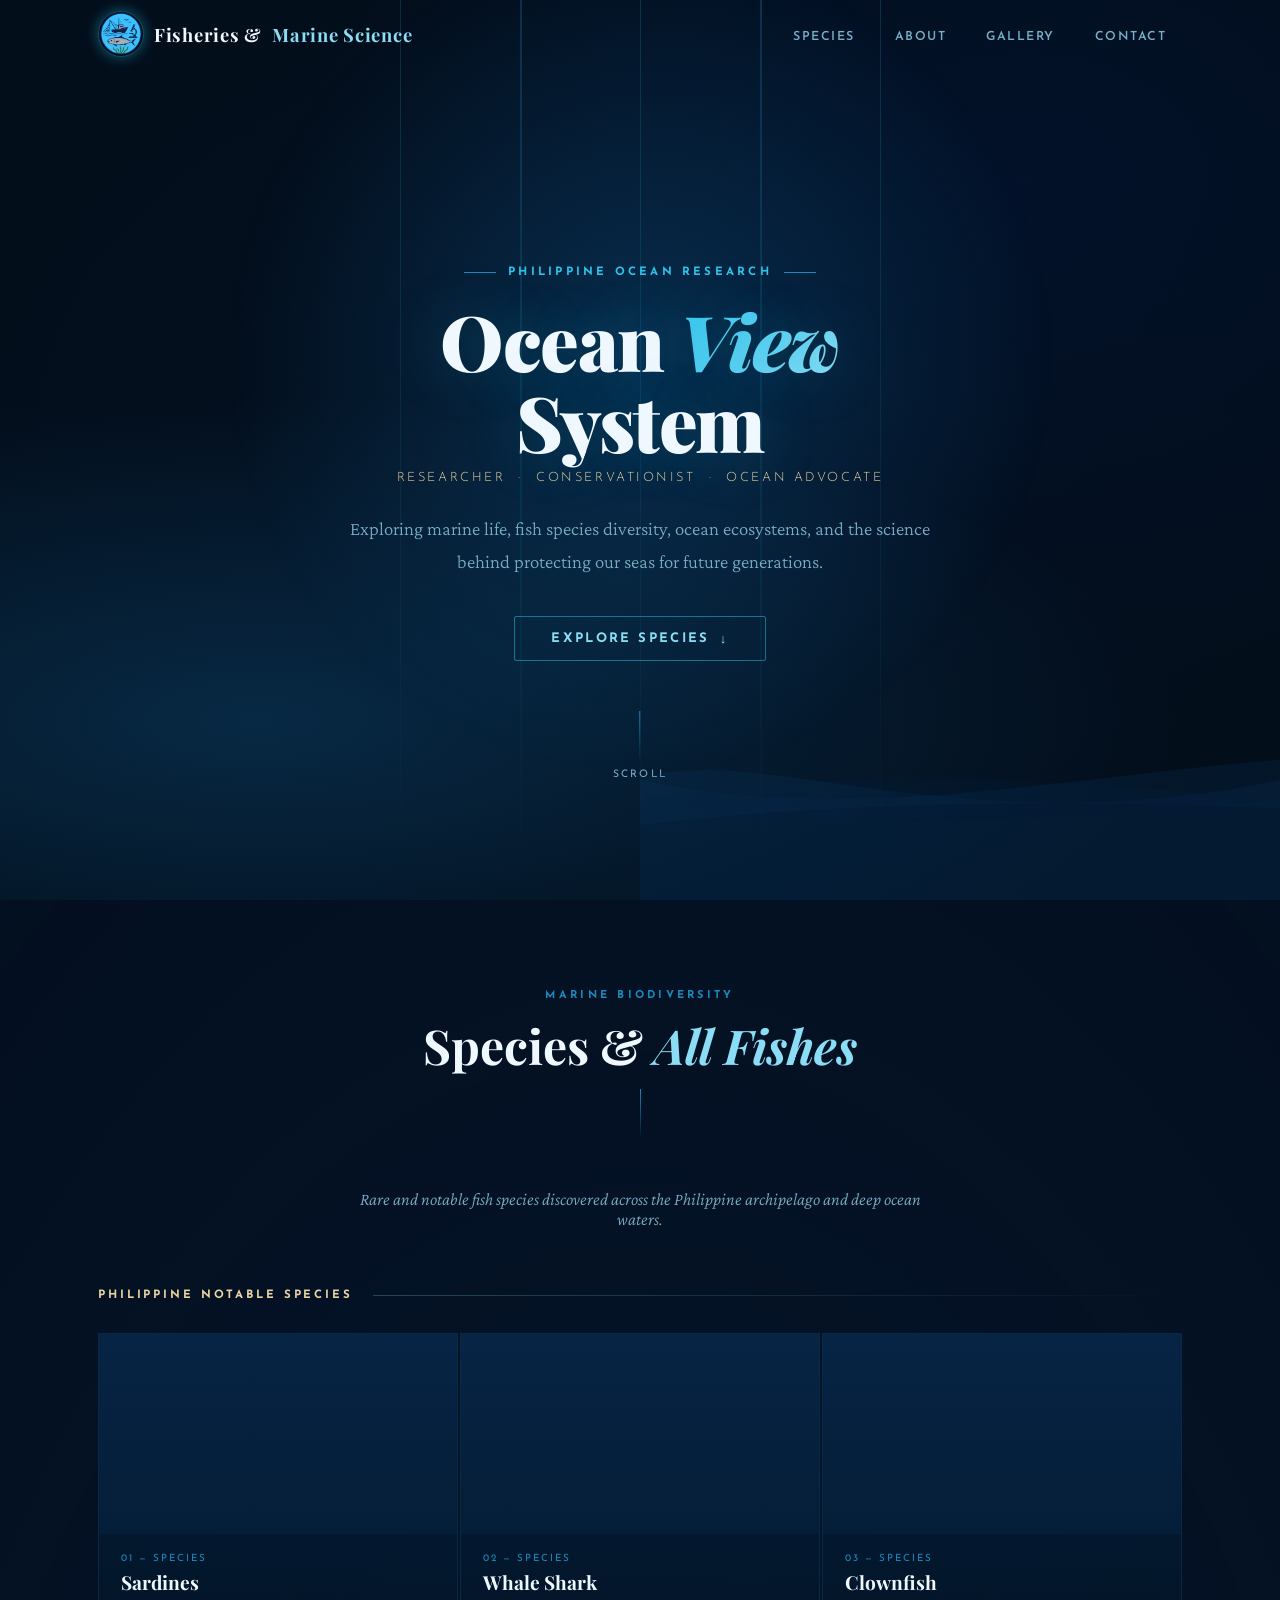
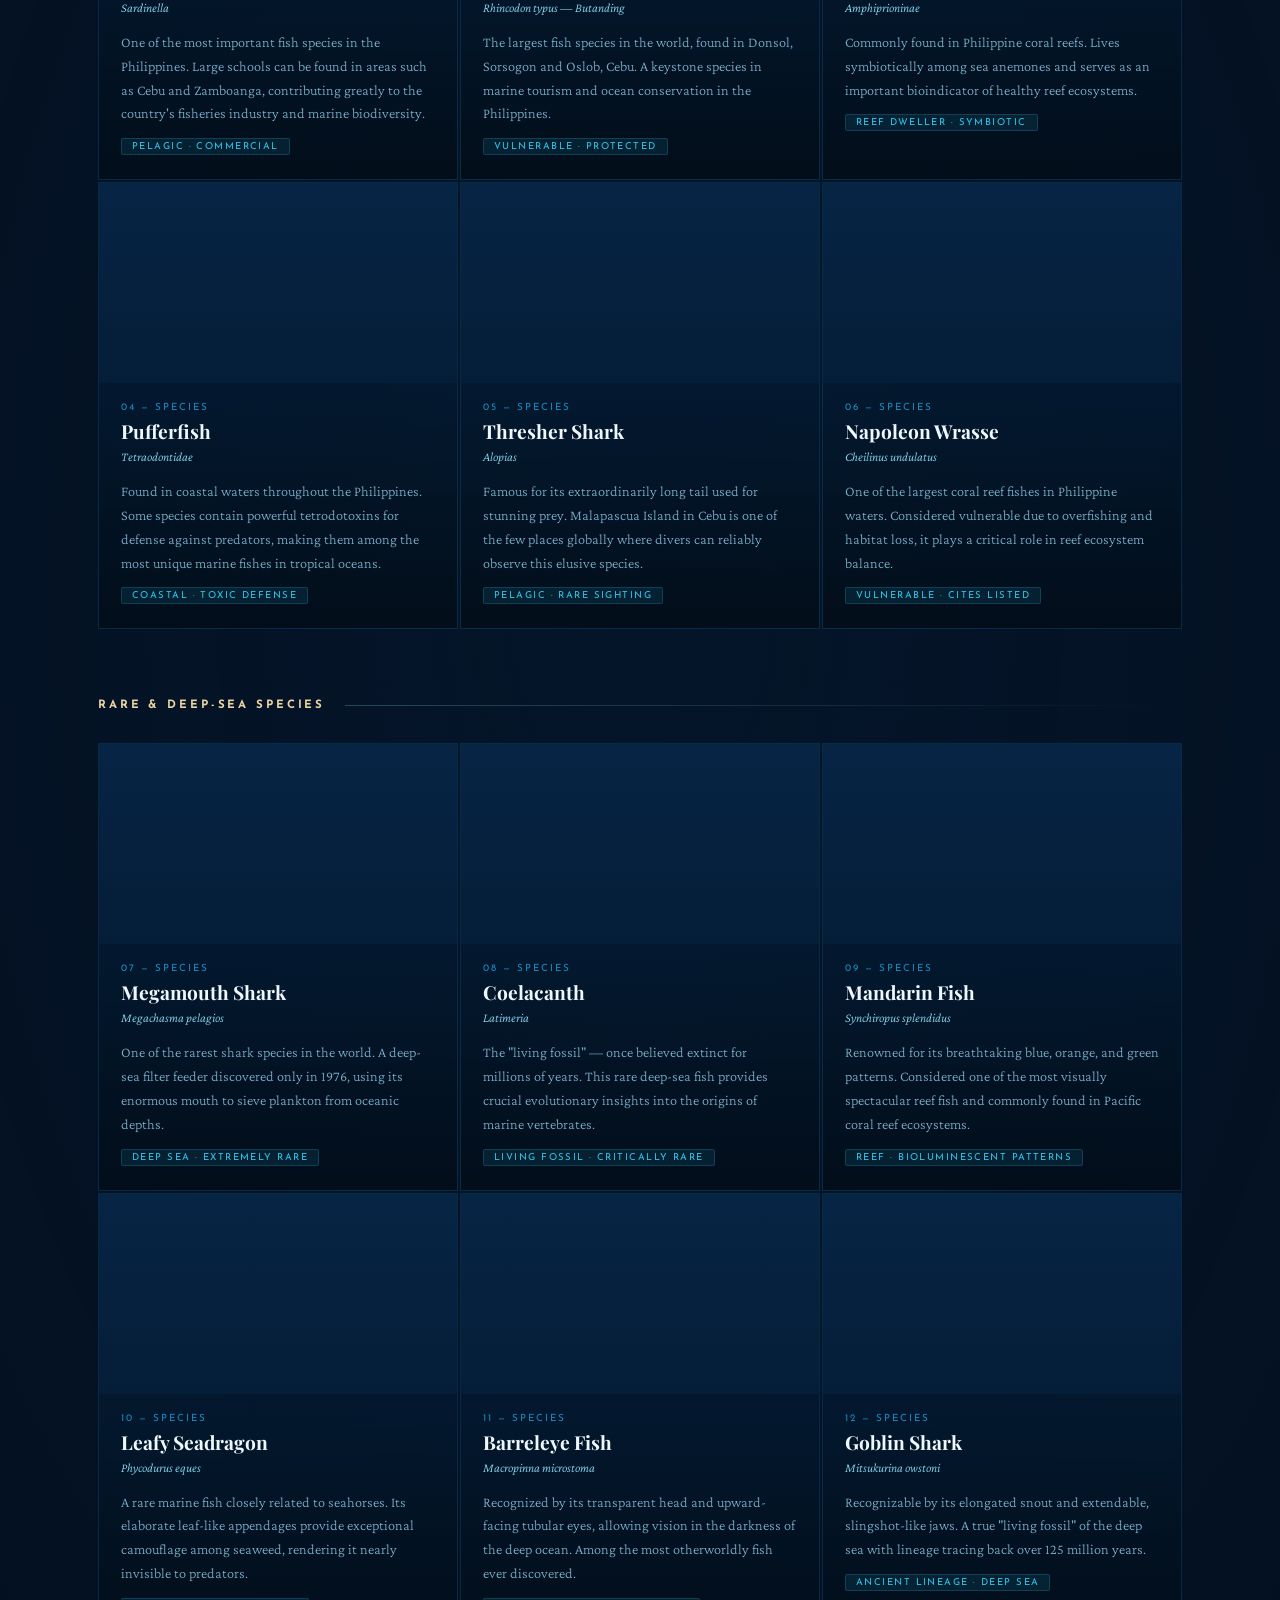
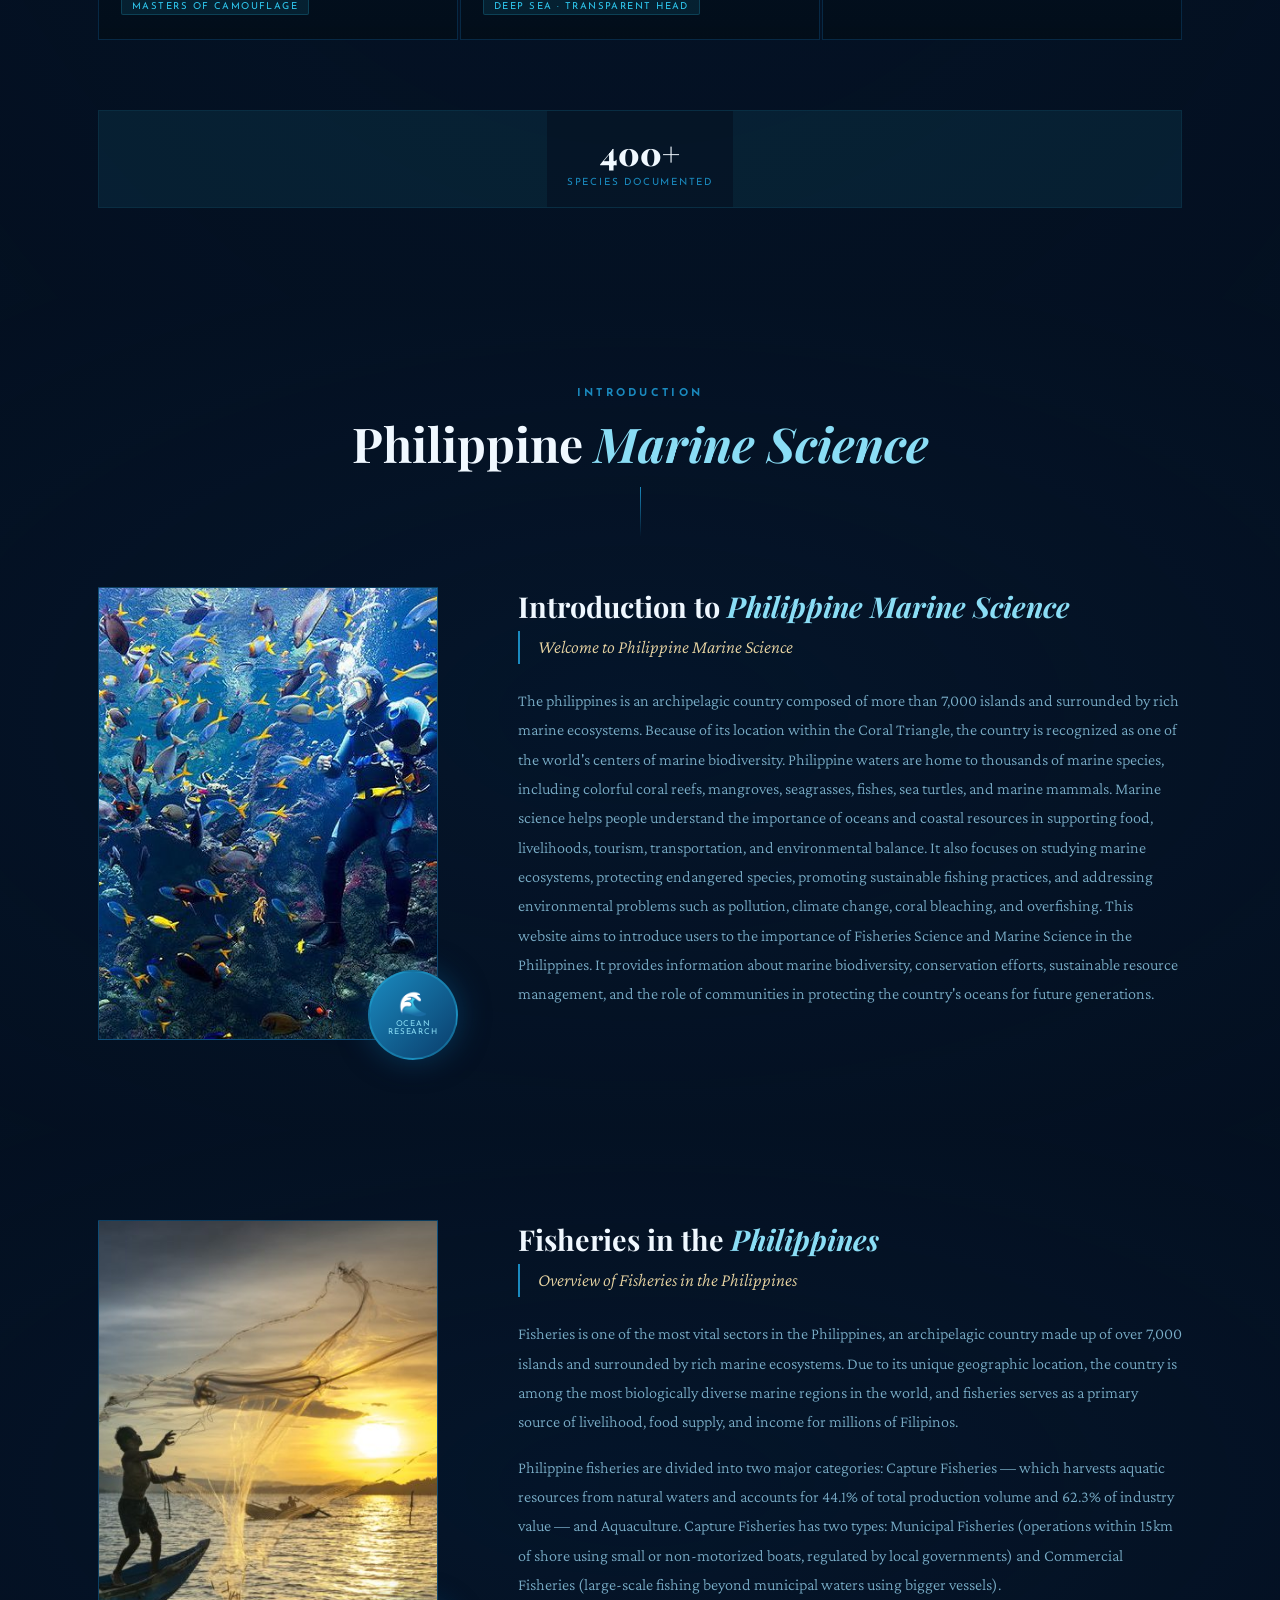
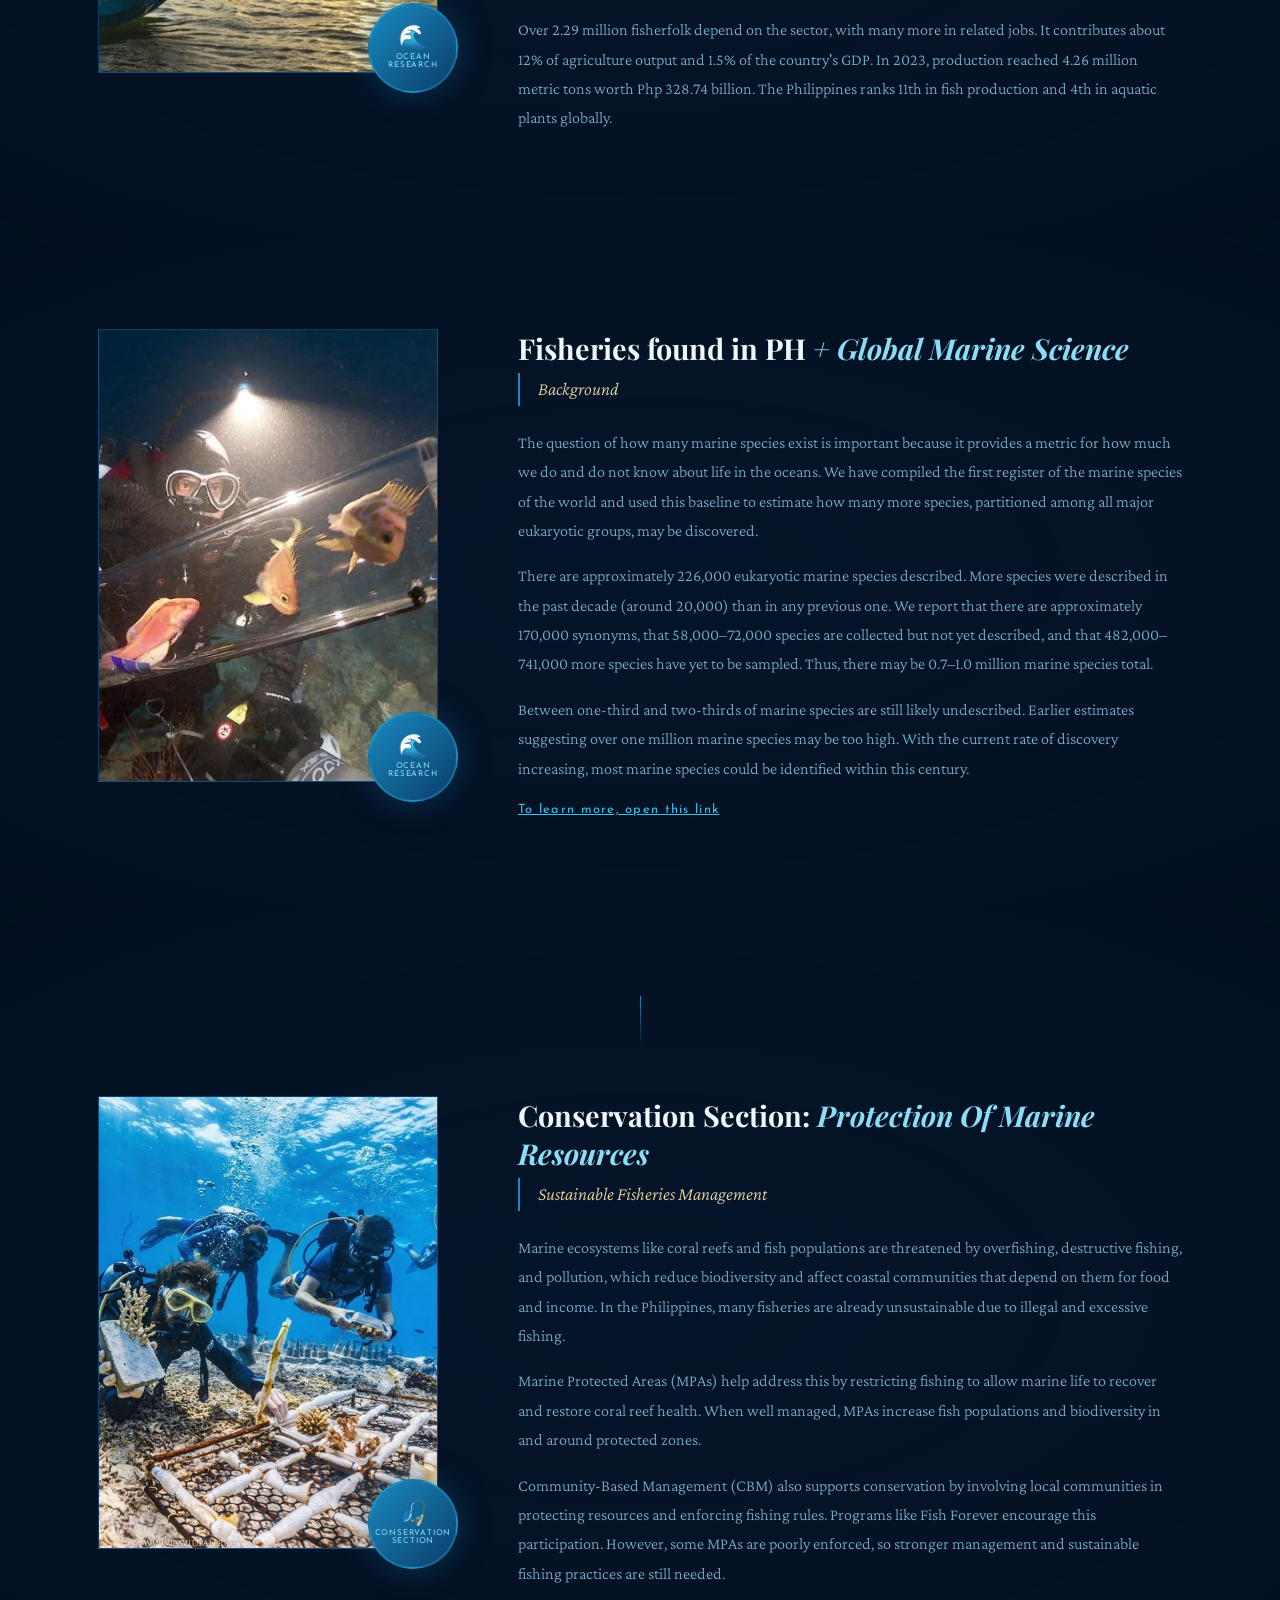
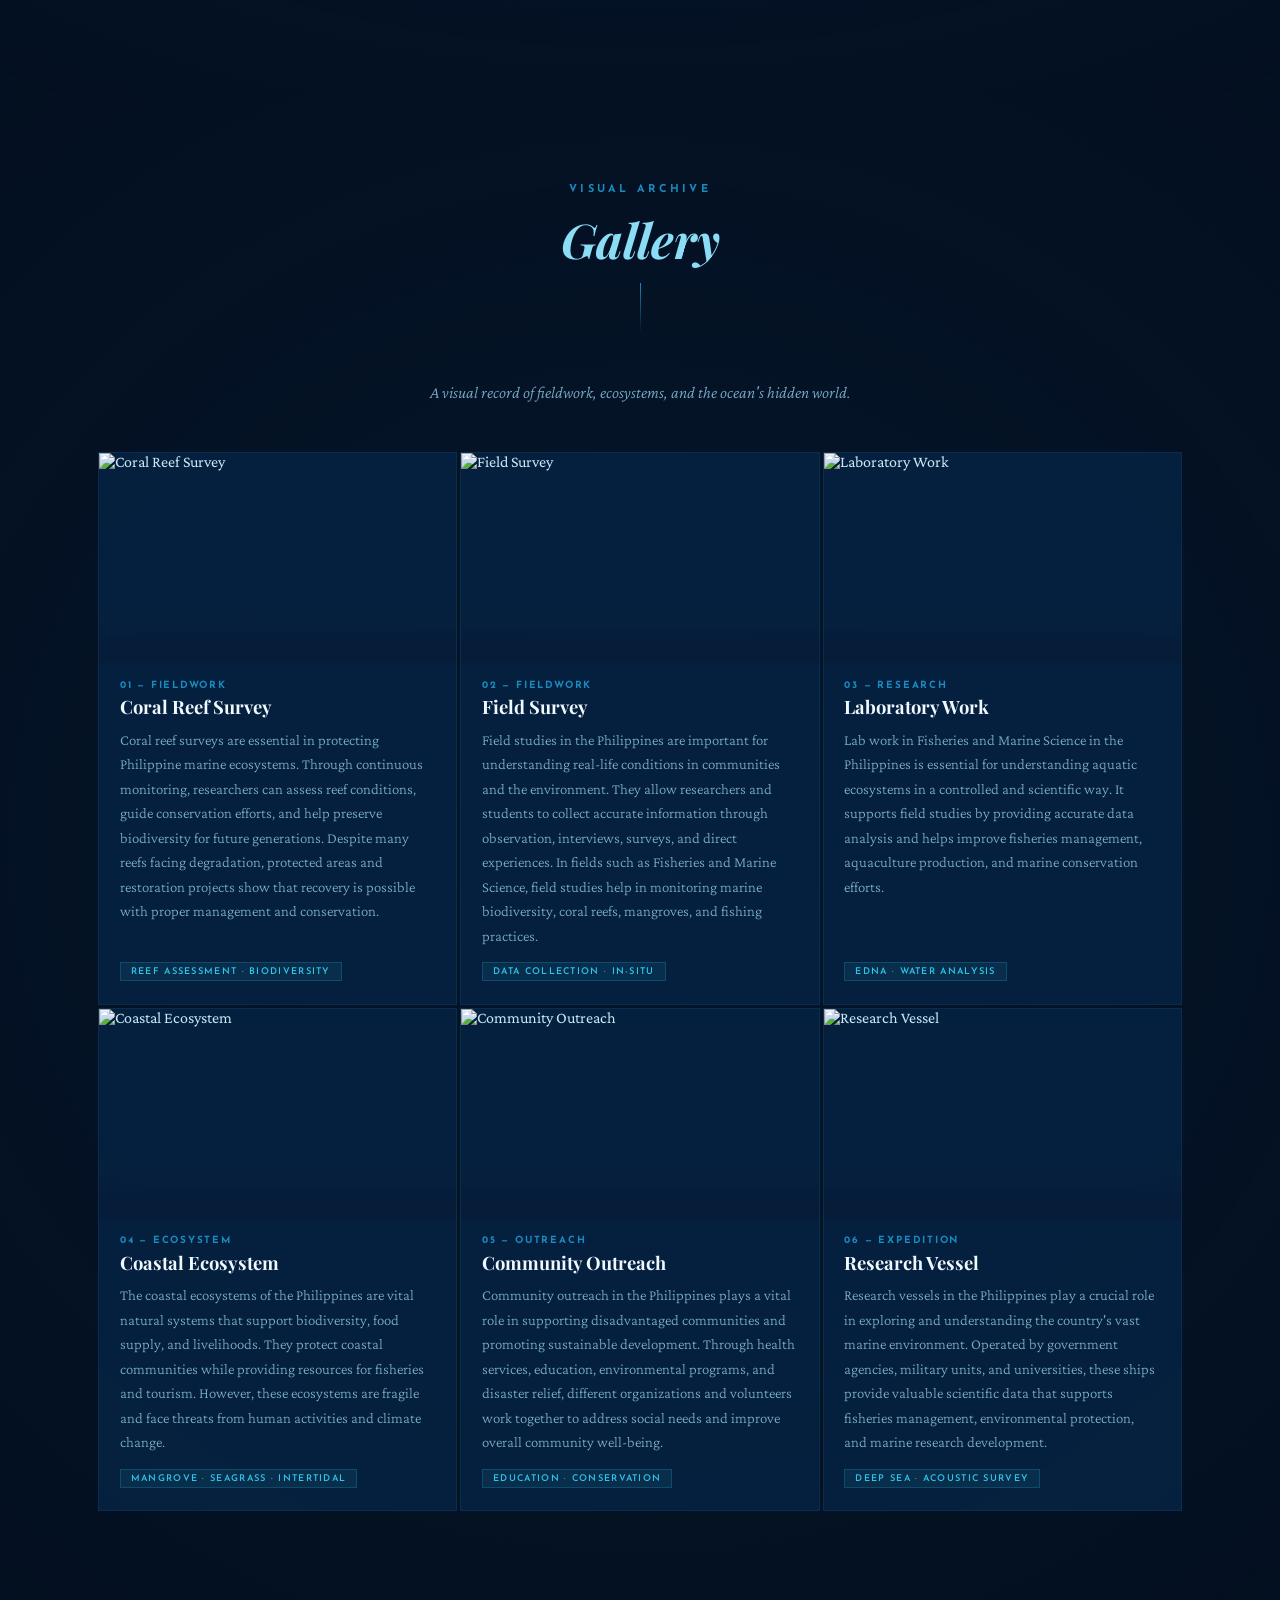
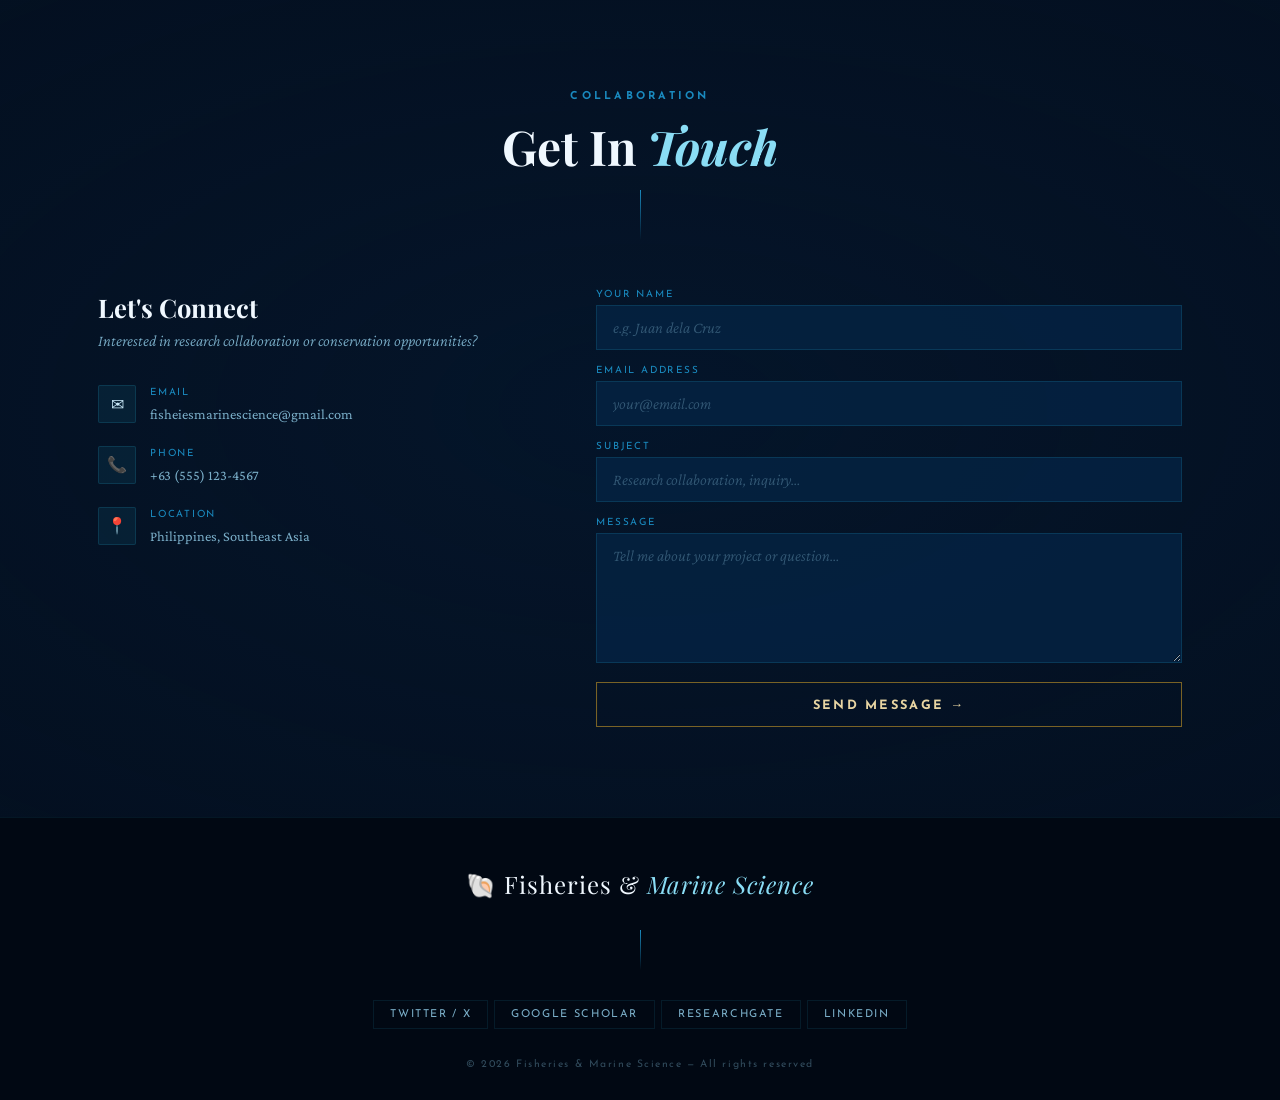
==== index.html @ eedc02a3 "Rename fms-updated (6).html to index.html" ====
<!DOCTYPE html>
<html lang="en">
<head>
  <meta charset="UTF-8">
  <meta name="viewport" content="width=device-width, initial-scale=1.0">
  <title>FMS - Fisheries &amp; Marine Science</title>
  <script src="https://cdn.jsdelivr.net/npm/@emailjs/browser@3/dist/email.min.js"></script>
  <link rel="icon" type="image/png" href="logo.ico">
  <link rel="preconnect" href="https://fonts.googleapis.com">
  <link href="https://fonts.googleapis.com/css2?family=Playfair+Display:ital,wght@0,400;0,700;0,900;1,400&family=Josefin+Sans:wght@300;400;600;700&family=Crimson+Pro:ital,wght@0,300;0,400;1,300&display=swap" rel="stylesheet">
  <link rel="stylesheet" href="baseS.css.css">
</head>
<body>

<!-- BUBBLES -->
<div class="bubbles" id="bubbles"></div>

<!-- ===== NAV ===== -->
<nav id="mainNav">
  <div class="container">
    <a href="#" class="logo">
      <div class="logo-icon"><img src="logo.png" alt="FMS Logo"></div>
      Fisheries &amp; <span>Marine Science</span>
    </a>
    <div class="menu-toggle" id="menuToggle">
      <span></span><span></span><span></span>
    </div>
    <ul class="nav-links" id="navLinks">
      <li><a href="#all-fishes">Species</a></li>
      <li><a href="#about">About</a></li>
      <li><a href="#gallery">Gallery</a></li>
      <li><a href="#contact">Contact</a></li>
    </ul>
  </div>
</nav>

<!-- ===== HERO ===== -->
<section class="hero" id="hero">
  <div class="rays">
    <div class="ray" style="left:20%;width:1px;animation-duration:7s;animation-delay:0s;"></div>
    <div class="ray" style="left:35%;width:2px;animation-duration:9s;animation-delay:1.5s;"></div>
    <div class="ray" style="left:50%;width:1px;animation-duration:6s;animation-delay:0.5s;"></div>
    <div class="ray" style="left:65%;width:2px;animation-duration:11s;animation-delay:2s;"></div>
    <div class="ray" style="left:80%;width:1px;animation-duration:8s;animation-delay:1s;"></div>
  </div>
  <div class="hero-content">
    <div class="hero-eyebrow">Philippine Ocean Research</div>
    <h1>Ocean <em>View</em><br>System</h1>
    <p class="hero-sub">Researcher &nbsp;·&nbsp; Conservationist &nbsp;·&nbsp; Ocean Advocate</p>
    <p class="tagline">
      Exploring marine life, fish species diversity, ocean ecosystems,
      and the science behind protecting our seas for future generations.
    </p>
    <a href="#all-fishes" class="hero-cta">
      <span>Explore Species</span>
      <span>↓</span>
    </a>
  </div>
  <div class="hero-scroll">
    <span></span>
    Scroll
  </div>
  <div class="hero-waves">
    <svg viewBox="0 0 1440 160" xmlns="http://www.w3.org/2000/svg" class="wave1" preserveAspectRatio="none">
      <path d="M0,64 C180,120 360,0 540,64 C720,128 900,10 1080,64 C1260,118 1380,30 1440,64 L1440,160 L0,160 Z" fill="rgba(10,61,107,0.4)"/>
      <path d="M1440,64 C1260,120 1080,0 900,64 C720,128 540,10 360,64 C180,118 60,30 0,64 L0,160 L1440,160 Z" fill="rgba(10,61,107,0.4)"/>
    </svg>
    <svg viewBox="0 0 1440 160" xmlns="http://www.w3.org/2000/svg" class="wave2" preserveAspectRatio="none">
      <path d="M0,80 C240,140 480,20 720,80 C960,140 1200,20 1440,80 L1440,160 L0,160 Z" fill="rgba(6,36,68,0.6)"/>
      <path d="M1440,80 C1200,140 960,20 720,80 C480,140 240,20 0,80 L0,160 L1440,160 Z" fill="rgba(6,36,68,0.6)"/>
    </svg>
    <svg viewBox="0 0 1440 160" xmlns="http://www.w3.org/2000/svg" class="wave3" preserveAspectRatio="none">
      <path d="M0,100 C360,40 720,160 1080,100 C1260,70 1380,120 1440,100 L1440,160 L0,160 Z" fill="rgba(4,15,31,0.9)"/>
      <path d="M1440,100 C1080,40 720,160 360,100 C180,70 60,120 0,100 L0,160 L1440,160 Z" fill="rgba(4,15,31,0.9)"/>
    </svg>
  </div>
</section>

<!-- ===== SPECIES ===== -->
<section id="all-fishes">
  <div class="container">
    <p class="section-tag">Marine Biodiversity</p>
    <h2 class="section-title">Species &amp; <em>All Fishes</em></h2>
    <div class="section-rule"></div>
    <p class="fish-intro">Rare and notable fish species discovered across the Philippine archipelago and deep ocean waters.</p>

    <div class="fish-group fade-up">
      <div class="group-header">
        <h3>Philippine Notable Species</h3>
        <div class="group-line"></div>
      </div>
      <div class="fish-grid">
        <div class="fish-card">
          <div class="fish-card-img" style="background-image: url('https://upload.wikimedia.org/wikipedia/commons/2/26/School_of_sardines_at_the_Monterey_Bay_Aquarium_%2812056%29.jpg');"></div>
          <div class="fish-card-body">
            <div class="fish-card-num">01 — SPECIES</div>
            <h4>Sardines</h4>
            <p class="latin">Sardinella</p>
            <p>One of the most important fish species in the Philippines. Large schools can be found in areas such as Cebu and Zamboanga, contributing greatly to the country's fisheries industry and marine biodiversity.</p>
            <span class="fish-card-tag">Pelagic · Commercial</span>
          </div>
        </div>
        <div class="fish-card">
          <div class="fish-card-img" style="background-image: url('https://upload.wikimedia.org/wikipedia/commons/c/c7/Whale_Shark_AdF.jpg');"></div>
          <div class="fish-card-body">
            <div class="fish-card-num">02 — SPECIES</div>
            <h4>Whale Shark</h4>
            <p class="latin">Rhincodon typus — Butanding</p>
            <p>The largest fish species in the world, found in Donsol, Sorsogon and Oslob, Cebu. A keystone species in marine tourism and ocean conservation in the Philippines.</p>
            <span class="fish-card-tag">Vulnerable · Protected</span>
          </div>
        </div>
        <div class="fish-card">
          <div class="fish-card-img" style="background-image: url('https://upload.wikimedia.org/wikipedia/commons/a/ad/Amphiprion_ocellaris_%28Clown_anemonefish%29_by_Nick_Hobgood.jpg');"></div>
          <div class="fish-card-body">
            <div class="fish-card-num">03 — SPECIES</div>
            <h4>Clownfish</h4>
            <p class="latin">Amphiprioninae</p>
            <p>Commonly found in Philippine coral reefs. Lives symbiotically among sea anemones and serves as an important bioindicator of healthy reef ecosystems.</p>
            <span class="fish-card-tag">Reef Dweller · Symbiotic</span>
          </div>
        </div>
        <div class="fish-card">
          <div class="fish-card-img" style="background-image: url('https://upload.wikimedia.org/wikipedia/commons/d/de/Finepatterned_Pufferfish_%28Takifugu_poecilonotus%29_-_GRB.jpg');"></div>
          <div class="fish-card-body">
            <div class="fish-card-num">04 — SPECIES</div>
            <h4>Pufferfish</h4>
            <p class="latin">Tetraodontidae</p>
            <p>Found in coastal waters throughout the Philippines. Some species contain powerful tetrodotoxins for defense against predators, making them among the most unique marine fishes in tropical oceans.</p>
            <span class="fish-card-tag">Coastal · Toxic Defense</span>
          </div>
        </div>
        <div class="fish-card">
          <div class="fish-card-img" style="background-image: url('https://upload.wikimedia.org/wikipedia/commons/1/18/Thresher_shark.jpg');"></div>
          <div class="fish-card-body">
            <div class="fish-card-num">05 — SPECIES</div>
            <h4>Thresher Shark</h4>
            <p class="latin">Alopias</p>
            <p>Famous for its extraordinarily long tail used for stunning prey. Malapascua Island in Cebu is one of the few places globally where divers can reliably observe this elusive species.</p>
            <span class="fish-card-tag">Pelagic · Rare Sighting</span>
          </div>
        </div>
        <div class="fish-card">
          <div class="fish-card-img" style="background-image: url('https://upload.wikimedia.org/wikipedia/commons/4/49/Humphead_wrasse_melb_aquarium.jpg');"></div>
          <div class="fish-card-body">
            <div class="fish-card-num">06 — SPECIES</div>
            <h4>Napoleon Wrasse</h4>
            <p class="latin">Cheilinus undulatus</p>
            <p>One of the largest coral reef fishes in Philippine waters. Considered vulnerable due to overfishing and habitat loss, it plays a critical role in reef ecosystem balance.</p>
            <span class="fish-card-tag">Vulnerable · CITES Listed</span>
          </div>
        </div>
      </div>
    </div>

    <div class="fish-group fade-up">
      <div class="group-header">
        <h3>Rare &amp; Deep-Sea Species</h3>
        <div class="group-line"></div>
      </div>
      <div class="fish-grid">
        <div class="fish-card">
          <div class="fish-card-img" style="background-image: url('https://upload.wikimedia.org/wikipedia/commons/1/14/Megamouth_shark_Megachasma_pelagios.jpg');"></div>
          <div class="fish-card-body">
            <div class="fish-card-num">07 — SPECIES</div>
            <h4>Megamouth Shark</h4>
            <p class="latin">Megachasma pelagios</p>
            <p>One of the rarest shark species in the world. A deep-sea filter feeder discovered only in 1976, using its enormous mouth to sieve plankton from oceanic depths.</p>
            <span class="fish-card-tag">Deep Sea · Extremely Rare</span>
          </div>
        </div>
        <div class="fish-card">
          <div class="fish-card-img" style="background-image: url('https://upload.wikimedia.org/wikipedia/commons/f/ff/Latimeria_menadoensis.jpg');"></div>
          <div class="fish-card-body">
            <div class="fish-card-num">08 — SPECIES</div>
            <h4>Coelacanth</h4>
            <p class="latin">Latimeria</p>
            <p>The "living fossil" — once believed extinct for millions of years. This rare deep-sea fish provides crucial evolutionary insights into the origins of marine vertebrates.</p>
            <span class="fish-card-tag">Living Fossil · Critically Rare</span>
          </div>
        </div>
        <div class="fish-card">
          <div class="fish-card-img" style="background-image: url('https://upload.wikimedia.org/wikipedia/commons/0/0e/Male_Mandarin_Dragonet_%28Pterosynchiropus_splendidus%29.jpg');"></div>
          <div class="fish-card-body">
            <div class="fish-card-num">09 — SPECIES</div>
            <h4>Mandarin Fish</h4>
            <p class="latin">Synchiropus splendidus</p>
            <p>Renowned for its breathtaking blue, orange, and green patterns. Considered one of the most visually spectacular reef fish and commonly found in Pacific coral reef ecosystems.</p>
            <span class="fish-card-tag">Reef · Bioluminescent Patterns</span>
          </div>
        </div>
        <div class="fish-card">
          <div class="fish-card-img" style="background-image: url('https://upload.wikimedia.org/wikipedia/commons/7/7b/Leafy_seadragon.jpg');"></div>
          <div class="fish-card-body">
            <div class="fish-card-num">10 — SPECIES</div>
            <h4>Leafy Seadragon</h4>
            <p class="latin">Phycodurus eques</p>
            <p>A rare marine fish closely related to seahorses. Its elaborate leaf-like appendages provide exceptional camouflage among seaweed, rendering it nearly invisible to predators.</p>
            <span class="fish-card-tag">Masters of Camouflage</span>
          </div>
        </div>
        <div class="fish-card">
          <div class="fish-card-img" style="background-image: url('https://upload.wikimedia.org/wikipedia/commons/b/b5/Barreleye-fish_GoK.jpg');"></div>
          <div class="fish-card-body">
            <div class="fish-card-num">11 — SPECIES</div>
            <h4>Barreleye Fish</h4>
            <p class="latin">Macropinna microstoma</p>
            <p>Recognized by its transparent head and upward-facing tubular eyes, allowing vision in the darkness of the deep ocean. Among the most otherworldly fish ever discovered.</p>
            <span class="fish-card-tag">Deep Sea · Transparent Head</span>
          </div>
        </div>
        <div class="fish-card">
          <div class="fish-card-img" style="background-image: url('https://www.fws.gov/sites/default/files/banner_images/2022-12/goblin%2Bshark.jpg');"></div>
          <div class="fish-card-body">
            <div class="fish-card-num">12 — SPECIES</div>
            <h4>Goblin Shark</h4>
            <p class="latin">Mitsukurina owstoni</p>
            <p>Recognizable by its elongated snout and extendable, slingshot-like jaws. A true "living fossil" of the deep sea with lineage tracing back over 125 million years.</p>
            <span class="fish-card-tag">Ancient Lineage · Deep Sea</span>
          </div>
        </div>
      </div>
    </div>

    <!-- ===== STATS — inilipat dito mula sa about section ===== -->
<div class="about-stats fade-up" style="margin-top: 50px; display: flex; justify-content: center;">
  <div class="stat" style="border: none;">
    <div class="stat-num">
      <a href="https://www.fishi-pedia.com/fishes/native_regions/mer-des-philippines?fbclid=IwY2xjawSCKUdleHRuA2FlbQIxMABicmlkETFuZ2pFQ0xOVXUweHo0OEJIc3J0YwZhcHBfaWQQMjIyMDM5MTc4ODIwMDg5MgABHpcvwIihCHpbOLQuYhUWidownOeyvklqakDoCJkTO2quJLb8AixC_XsJWoBy_aem_-XkKSZQDQFl_pWx6UTZDTw&pg=2" target="_blank" style="color: inherit; text-decoration: none;">400+</a>
    </div>
    <div class="stat-label">Species Documented</div>
  </div>
</div>
</section>

<!-- ===== ABOUT — Section 1: Philippine Marine Science ===== -->
<section id="about">
  <div class="container">
    <p class="section-tag">Introduction</p>
    <h2 class="section-title">Philippine <em>Marine Science</em></h2>
    <div class="section-rule"></div>
    <div class="about-inner fade-up">
      <div class="about-visual">
        <div class="about-img-frame">
          <img src="PMS.jpg" alt="Philippine Marine Science">
          <div class="about-corner tl"></div>
          <div class="about-corner tr"></div>
          <div class="about-corner bl"></div>
          <div class="about-corner br"></div>
        </div>
        <div class="about-badge">
          <span class="badge-num">🌊</span>
          <span class="badge-label">Ocean Research</span>
        </div>
      </div>
      <div class="about-content">
        <h3>Introduction to <em>Philippine Marine Science</em></h3>
        <p class="lead">Welcome to Philippine Marine Science</p>
        <p>The philippines is an archipelagic country composed of more than 7,000 islands and surrounded by rich marine ecosystems. Because of its location within the Coral Triangle, the country is recognized as one of the world's centers of marine biodiversity. Philippine waters are home to thousands of marine species, including colorful coral reefs, mangroves, seagrasses, fishes, sea turtles, and marine mammals. Marine science helps people understand the importance of oceans and coastal resources in supporting food, livelihoods, tourism, transportation, and environmental balance. It also focuses on studying marine ecosystems, protecting endangered species, promoting sustainable fishing practices, and addressing environmental problems such as pollution, climate change, coral bleaching, and overfishing. This website aims to introduce users to the importance of Fisheries Science and Marine Science in the Philippines. It provides information about marine biodiversity, conservation efforts, sustainable resource management, and the role of communities in protecting the country's oceans for future generations.</p>
      </div>
    </div>
  </div>
</section>

<!-- ===== ABOUT — Section 2: Fisheries in the Philippines ===== -->
<section id="about">
  <div class="container">
    <div class="about-inner fade-up">
      <div class="about-visual">
        <div class="about-img-frame">
          <img src="FMS-PH.jpg" alt="Fisheries in the Philippines">
          <div class="about-corner tl"></div>
          <div class="about-corner tr"></div>
          <div class="about-corner bl"></div>
          <div class="about-corner br"></div>
        </div>
        <div class="about-badge">
          <span class="badge-num">🌊</span>
          <span class="badge-label">Ocean Research</span>
        </div>
      </div>
      <div class="about-content">
        <h3>Fisheries in the <em>Philippines</em></h3>
        <p class="lead">Overview of Fisheries in the Philippines</p>
        <p>Fisheries is one of the most vital sectors in the Philippines, an archipelagic country made up of over 7,000 islands and surrounded by rich marine ecosystems. Due to its unique geographic location, the country is among the most biologically diverse marine regions in the world, and fisheries serves as a primary source of livelihood, food supply, and income for millions of Filipinos.</p>
        <p>Philippine fisheries are divided into two major categories: Capture Fisheries — which harvests aquatic resources from natural waters and accounts for 44.1% of total production volume and 62.3% of industry value — and Aquaculture. Capture Fisheries has two types: Municipal Fisheries (operations within 15km of shore using small or non-motorized boats, regulated by local governments) and Commercial Fisheries (large-scale fishing beyond municipal waters using bigger vessels).</p>
        <p>Over 2.29 million fisherfolk depend on the sector, with many more in related jobs. It contributes about 12% of agriculture output and 1.5% of the country's GDP. In 2023, production reached 4.26 million metric tons worth Php 328.74 billion. The Philippines ranks 11th in fish production and 4th in aquatic plants globally.</p>
      </div>
    </div>
  </div>
</section>

<!-- ===== ABOUT — Section 3: Global Marine Science ===== -->
<section id="about">
  <div class="container">
    <div class="about-inner fade-up">
      <div class="about-visual">
        <div class="about-img-frame">
          <img src="GPMS.jpeg" alt="Global Marine Science">
          <div class="about-corner tl"></div>
          <div class="about-corner tr"></div>
          <div class="about-corner bl"></div>
          <div class="about-corner br"></div>
        </div>
        <div class="about-badge">
          <span class="badge-num">🌊</span>
          <span class="badge-label">Ocean Research</span>
        </div>
      </div>
      <div class="about-content">
        <h3>Fisheries found in PH <em>+ Global Marine Science</em></h3>
        <p class="lead">Background</p>
        <p>The question of how many marine species exist is important because it provides a metric for how much we do and do not know about life in the oceans. We have compiled the first register of the marine species of the world and used this baseline to estimate how many more species, partitioned among all major eukaryotic groups, may be discovered.</p>
        <p>There are approximately 226,000 eukaryotic marine species described. More species were described in the past decade (around 20,000) than in any previous one. We report that there are approximately 170,000 synonyms, that 58,000–72,000 species are collected but not yet described, and that 482,000–741,000 more species have yet to be sampled. Thus, there may be 0.7–1.0 million marine species total.</p>
        <p>Between one-third and two-thirds of marine species are still likely undescribed. Earlier estimates suggesting over one million marine species may be too high. With the current rate of discovery increasing, most marine species could be identified within this century.</p>
        <a href="https://www.scuba.com/blog/common-marine-life-philippines/?srsltid=AfmBOopg9ldkDK6r5o-sX5FRhbkPOocgEcXfHw-9GMfKOlwz4pa4KPEw" target="_blank">To learn more, open this link</a>
      </div>
    </div>
  </div>
</section>

<!-- ===== FISHERIES — Conservation Section ===== -->
<section id="fisheries">
  <div class="container">
    <div class="section-rule"></div>
    <div class="about-inner fade-up">
      <div class="about-visual">
        <div class="about-img-frame">
          <img src="PROTECTION PMS.jpg" alt="Fisheries Overview">
          <div class="about-corner tl"></div>
          <div class="about-corner tr"></div>
          <div class="about-corner bl"></div>
          <div class="about-corner br"></div>
        </div>
        <div class="about-badge">
          <span class="badge-num">&#127907;</span>
          <span class="badge-label">Conservation Section</span>
        </div>
      </div>
      <div class="about-content">
        <h3>Conservation Section: <em>Protection Of Marine Resources</em></h3>
        <p class="lead">Sustainable Fisheries Management</p>
        <p>Marine ecosystems like coral reefs and fish populations are threatened by overfishing, destructive fishing, and pollution, which reduce biodiversity and affect coastal communities that depend on them for food and income. In the Philippines, many fisheries are already unsustainable due to illegal and excessive fishing.</p>
        <p>Marine Protected Areas (MPAs) help address this by restricting fishing to allow marine life to recover and restore coral reef health. When well managed, MPAs increase fish populations and biodiversity in and around protected zones.</p>
        <p>Community-Based Management (CBM) also supports conservation by involving local communities in protecting resources and enforcing fishing rules. Programs like Fish Forever encourage this participation. However, some MPAs are poorly enforced, so stronger management and sustainable fishing practices are still needed.</p>
      </div>
    </div>
  </div>
</section>

<!-- ===== GALLERY ===== -->
<section id="gallery">
  <div class="container">
    <p class="section-tag">Visual Archive</p>
    <h2 class="section-title"><em>Gallery</em></h2>
    <div class="section-rule"></div>
    <p class="gallery-intro">A visual record of fieldwork, ecosystems, and the ocean's hidden world.</p>

    <div class="gallery-grid fade-up">

      <!-- 01 Coral Reef Survey -->
      <div class="gallery-item">
        <div class="gallery-photo-wrap">
          <img class="gallery-item-photo" src="Gallery/coral-reef-survey.jpg" alt="Coral Reef Survey" height="300">
        </div>
        <div class="gallery-item-body">
          <div class="gallery-item-num">01 — FIELDWORK</div>
          <h3 class="gallery-item-title">Coral Reef Survey</h3>
          <p class="gallery-item-desc">Coral reef surveys are essential in protecting Philippine marine ecosystems. Through continuous monitoring, researchers can assess reef conditions, guide conservation efforts, and help preserve biodiversity for future generations. Despite many reefs facing degradation, protected areas and restoration projects show that recovery is possible with proper management and conservation.</p>
          <span class="gallery-item-tags">Reef Assessment · Biodiversity</span>
        </div>
      </div>

      <!-- 02 Field Survey -->
      <div class="gallery-item">
        <div class="gallery-photo-wrap">
          <img class="gallery-item-photo" src="Gallery/field survey.jpg" alt="Field Survey" height="300">
        </div>
        <div class="gallery-item-body">
          <div class="gallery-item-num">02 — FIELDWORK</div>
          <h3 class="gallery-item-title">Field Survey</h3>
          <p class="gallery-item-desc">Field studies in the Philippines are important for understanding real-life conditions in communities and the environment. They allow researchers and students to collect accurate information through observation, interviews, surveys, and direct experiences. In fields such as Fisheries and Marine Science, field studies help in monitoring marine biodiversity, coral reefs, mangroves, and fishing practices.</p>
          <span class="gallery-item-tags">Data Collection · In-Situ</span>
        </div>
      </div>

      <!-- 03 Laboratory Work -->
      <div class="gallery-item">
        <div class="gallery-photo-wrap">
          <img class="gallery-item-photo" src="Gallery/lab work.jpg" alt="Laboratory Work" height="300">
        </div>
        <div class="gallery-item-body">
          <div class="gallery-item-num">03 — RESEARCH</div>
          <h3 class="gallery-item-title">Laboratory Work</h3>
          <p class="gallery-item-desc">Lab work in Fisheries and Marine Science in the Philippines is essential for understanding aquatic ecosystems in a controlled and scientific way. It supports field studies by providing accurate data analysis and helps improve fisheries management, aquaculture production, and marine conservation efforts.</p>
          <span class="gallery-item-tags">eDNA · Water Analysis</span>
        </div>
      </div>

      <!-- 04 Coastal Ecosystem -->
      <div class="gallery-item">
        <div class="gallery-photo-wrap">
          <img class="gallery-item-photo" src="Gallery/coastal ecosystem.jpg" alt="Coastal Ecosystem" height="300">
        </div>
        <div class="gallery-item-body">
          <div class="gallery-item-num">04 — ECOSYSTEM</div>
          <h3 class="gallery-item-title">Coastal Ecosystem</h3>
          <p class="gallery-item-desc">The coastal ecosystems of the Philippines are vital natural systems that support biodiversity, food supply, and livelihoods. They protect coastal communities while providing resources for fisheries and tourism. However, these ecosystems are fragile and face threats from human activities and climate change.</p>
          <span class="gallery-item-tags">Mangrove · Seagrass · Intertidal</span>
        </div>
      </div>

      <!-- 05 Community Outreach -->
      <div class="gallery-item">
        <div class="gallery-photo-wrap">
          <img class="gallery-item-photo" src="Gallery/community.jpg" alt="Community Outreach" height="300">
        </div>
        <div class="gallery-item-body">
          <div class="gallery-item-num">05 — OUTREACH</div>
          <h3 class="gallery-item-title">Community Outreach</h3>
          <p class="gallery-item-desc">Community outreach in the Philippines plays a vital role in supporting disadvantaged communities and promoting sustainable development. Through health services, education, environmental programs, and disaster relief, different organizations and volunteers work together to address social needs and improve overall community well-being.</p>
          <span class="gallery-item-tags">Education · Conservation</span>
        </div>
      </div>

      <!-- 06 Research Vessel -->
      <div class="gallery-item">
        <div class="gallery-photo-wrap">
          <img class="gallery-item-photo" src="Gallery/research vessel.jpg" alt="Research Vessel" height="300">
        </div>
        <div class="gallery-item-body">
          <div class="gallery-item-num">06 — EXPEDITION</div>
          <h3 class="gallery-item-title">Research Vessel</h3>
          <p class="gallery-item-desc">Research vessels in the Philippines play a crucial role in exploring and understanding the country's vast marine environment. Operated by government agencies, military units, and universities, these ships provide valuable scientific data that supports fisheries management, environmental protection, and marine research development.</p>
          <span class="gallery-item-tags">Deep Sea · Acoustic Survey</span>
        </div>
      </div>

    </div>
  </div>
</section>

<!-- ===== CONTACT ===== -->
<section id="contact">
  <div class="container">
    <p class="section-tag">Collaboration</p>
    <h2 class="section-title">Get In <em>Touch</em></h2>
    <div class="section-rule"></div>
    <div class="contact-grid fade-up">
      <div class="contact-info">
        <h3>Let's Connect</h3>
        <p class="sub">Interested in research collaboration or conservation opportunities?</p>
        <div class="detail">
          <div class="detail-icon">✉</div>
          <div class="detail-text">
            <span class="detail-label">Email</span>
            fisheiesmarinescience@gmail.com
          </div>
        </div>
        <div class="detail">
          <div class="detail-icon">📞</div>
          <div class="detail-text">
            <span class="detail-label">Phone</span>
            +63 (555) 123-4567
          </div>
        </div>
        <div class="detail">
          <div class="detail-icon">📍</div>
          <div class="detail-text">
            <span class="detail-label">Location</span>
            Philippines, Southeast Asia
          </div>
        </div>
      </div>
      <form class="contact-form" id="contactForm">
        <div class="form-group">
          <label>Your Name</label>
          <input type="text" name="user_name" placeholder="e.g. Juan dela Cruz" required />
        </div>
        <div class="form-group">
          <label>Email Address</label>
          <input type="email" name="user_email" placeholder="your@email.com" required />
        </div>
        <div class="form-group">
          <label>Subject</label>
          <input type="text" name="subject" placeholder="Research collaboration, inquiry…" />
        </div>
        <div class="form-group">
          <label>Message</label>
          <textarea name="message" placeholder="Tell me about your project or question…" required></textarea>
        </div>
        <button type="submit">Send Message →</button>
      </form>
    </div>
  </div>
</section>

<!-- ===== FOOTER ===== -->
<footer>
  <div class="footer-inner">
    <div class="footer-logo">🐚 Fisheries &amp; <span>Marine Science</span></div>
    <div class="footer-divider"></div>
    <div class="footer-socials">
      <a href="#">Twitter / X</a>
      <a href="#">Google Scholar</a>
      <a href="#">ResearchGate</a>
      <a href="#">LinkedIn</a>
    </div>
    <p class="footer-copy">&copy; 2026 Fisheries &amp; Marine Science — All rights reserved</p>
  </div>
</footer>

<script>
  emailjs.init("Fe2JpZBahmWcwAfBh");
  document.getElementById("contactForm").addEventListener("submit", function (e) {
    e.preventDefault();
    emailjs.sendForm("service_cncg6tc", "template_i224w9j", this)
      .then(function () {
        alert("Message sent successfully!");
        document.getElementById("contactForm").reset();
      }, function (error) {
        alert("Failed to send message.");
        console.log(error);
      });
  });
</script>
<script src="basejs.js"></script>
</body>
</html>
---- baseS.css.css ----
/* ============================================================
   FMS — Fisheries & Marine Science
   Stylesheet  |  fms-style.css
   ============================================================ */

/* ── CSS Variables (Color Palette) ── */
:root {
  --deep:    #020d18;
  --abyss:   #040f1f;
  --navy:    #062444;
  --ocean:   #0a3d6b;
  --sea:     #0e5a8e;
  --wave:    #1a8abf;
  --shallow: #2ec4eb;
  --foam:    #8addf5;
  --sand:    #e8d5a3;
  --gold:    #f0b429;
  --coral:   #ff6b6b;
  --kelp:    #3a7d44;
  --white:   #f0f8ff;
  --text:    #c8e8f8;
  --muted:   #7aaec8;
}

/* ── Reset & Base ── */
*, *::before, *::after {
  box-sizing: border-box;
  margin: 0;
  padding: 0;
}
html {
  scroll-behavior: smooth;
  font-size: 16px;
}
body {
  font-family: 'Crimson Pro', Georgia, serif;
  color: var(--text);
  background: var(--abyss);
  overflow-x: hidden;
  cursor: crosshair;
}

/* ── Animated Ocean Background ── */
body::before {
  content: '';
  position: fixed;
  inset: 0;
  background:
    radial-gradient(ellipse 120% 60% at 20% 80%, rgba(14,90,142,0.35) 0%, transparent 60%),
    radial-gradient(ellipse 80% 80% at 80% 20%, rgba(2,20,50,0.6) 0%, transparent 70%),
    radial-gradient(ellipse 100% 100% at 50% 50%, rgba(4,15,31,1) 0%, rgba(2,13,24,1) 100%);
  pointer-events: none;
  z-index: 0;
}

/* ── Floating Bubbles ── */
.bubbles {
  position: fixed;
  inset: 0;
  pointer-events: none;
  z-index: 0;
  overflow: hidden;
}
.bubble {
  position: absolute;
  bottom: -60px;
  border-radius: 50%;
  background: radial-gradient(circle at 35% 35%, rgba(255,255,255,0.25), rgba(42,196,235,0.06));
  border: 1px solid rgba(42,196,235,0.2);
  animation: floatUp linear infinite;
}
@keyframes floatUp {
  0%   { transform: translateY(0) translateX(0) scale(1); opacity: 0; }
  10%  { opacity: 1; }
  90%  { opacity: 0.4; }
  100% { transform: translateY(-105vh) translateX(40px) scale(0.6); opacity: 0; }
}

/* ── Container ── */
.container {
  max-width: 1140px;
  margin: 0 auto;
  padding: 0 28px;
  position: relative;
  z-index: 2;
}

/* ============================================================
   NAVIGATION
   ============================================================ */
nav {
  position: fixed;
  top: 0; left: 0; right: 0;
  z-index: 1000;
  padding: 0;
  transition: background 0.4s, backdrop-filter 0.4s;
}
nav.scrolled {
  background: rgba(2,13,24,0.88);
  backdrop-filter: blur(16px);
  border-bottom: 1px solid rgba(42,196,235,0.12);
}
nav .container {
  display: flex;
  align-items: center;
  justify-content: space-between;
  height: 68px;
}

/* Logo */
.logo {
  font-family: 'Playfair Display', serif;
  font-size: 1.15rem;
  font-weight: 700;
  color: var(--white);
  text-decoration: none;
  letter-spacing: 0.04em;
  display: flex;
  align-items: center;
  gap: 10px;
}
.logo-icon {
  width: 46px; height: 46px;
  border-radius: 50%;
  display: flex;
  align-items: center;
  justify-content: center;
  overflow: hidden;
  box-shadow: 0 0 14px rgba(42,196,235,0.45);
  border: 1.5px solid rgba(42,196,235,0.35);
  background: transparent;
  flex-shrink: 0;
}
.logo-icon img {
  width: 100%; height: 100%;
  object-fit: cover;
  image-rendering: auto;
}
.logo span { color: var(--foam); }

/* Nav Links */
.nav-links {
  list-style: none;
  display: flex;
  gap: 8px;
}
.nav-links a {
  color: var(--muted);
  text-decoration: none;
  font-family: 'Josefin Sans', sans-serif;
  font-size: 0.78rem;
  font-weight: 600;
  letter-spacing: 0.12em;
  text-transform: uppercase;
  padding: 8px 16px;
  border-radius: 4px;
  transition: color 0.2s, background 0.2s;
}
.nav-links a:hover {
  color: var(--shallow);
  background: rgba(42,196,235,0.08);
}

/* Hamburger Toggle */
.menu-toggle {
  display: none;
  flex-direction: column;
  gap: 5px;
  cursor: pointer;
  padding: 6px;
}
.menu-toggle span {
  display: block;
  width: 24px; height: 2px;
  background: var(--foam);
  border-radius: 2px;
  transition: 0.3s;
}

/* ============================================================
   HERO
   ============================================================ */
.hero {
  min-height: 100vh;
  display: flex;
  align-items: center;
  justify-content: center;
  position: relative;
  text-align: center;
  padding: 100px 24px 80px;
  overflow: hidden;
}

.hero::before {
  content: '';
  position: absolute;
  top: -10%; left: 50%;
  transform: translateX(-50%);
  width: 900px; height: 900px;
  background: radial-gradient(ellipse, rgba(14,90,142,0.4) 0%, transparent 65%);
  pointer-events: none;
}

.hero-waves {
  position: absolute;
  bottom: 0; left: 0; right: 0;
  height: 200px;
  overflow: hidden;
}
.hero-waves svg {
  position: absolute;
  bottom: 0;
  width: 200%; height: 100%;
}
.wave1 { animation: waveMove 8s linear infinite; opacity: 0.5; }
.wave2 { animation: waveMove 12s linear infinite reverse; opacity: 0.3; }
.wave3 { animation: waveMove 6s linear infinite; opacity: 0.2; }
@keyframes waveMove {
  0%   { transform: translateX(0); }
  100% { transform: translateX(-50%); }
}

.rays {
  position: absolute;
  top: 0; left: 50%;
  transform: translateX(-50%);
  width: 800px; height: 100%;
  pointer-events: none;
}
.ray {
  position: absolute;
  top: 0;
  width: 2px; height: 100%;
  background: linear-gradient(to bottom, rgba(42,196,235,0.18), transparent);
  transform-origin: top center;
  animation: raySwing ease-in-out infinite alternate;
}
@keyframes raySwing {
  0%   { opacity: 0.3; transform: rotate(-4deg) scaleY(0.8); }
  100% { opacity: 0.7; transform: rotate(4deg) scaleY(1.2); }
}

.hero-content {
  position: relative;
  z-index: 3;
  max-width: 780px;
}
.hero-eyebrow {
  font-family: 'Josefin Sans', sans-serif;
  font-size: 0.72rem;
  font-weight: 700;
  letter-spacing: 0.28em;
  text-transform: uppercase;
  color: var(--shallow);
  margin-bottom: 22px;
  display: inline-flex;
  align-items: center;
  gap: 12px;
}
.hero-eyebrow::before,
.hero-eyebrow::after {
  content: '';
  display: block;
  width: 32px; height: 1px;
  background: var(--wave);
}
.hero h1 {
  font-family: 'Playfair Display', serif;
  font-size: clamp(2.8rem, 6vw, 5.2rem);
  font-weight: 900;
  line-height: 1.05;
  color: var(--white);
  letter-spacing: -0.02em;
  margin-bottom: 10px;
  text-shadow: 0 0 60px rgba(42,196,235,0.25);
}
.hero h1 em {
  font-style: italic;
  background: linear-gradient(135deg, var(--shallow), var(--foam));
  -webkit-background-clip: text;
  -webkit-text-fill-color: transparent;
  background-clip: text;
}
.hero-sub {
  font-family: 'Josefin Sans', sans-serif;
  font-size: 0.8rem;
  letter-spacing: 0.2em;
  text-transform: uppercase;
  color: var(--sand);
  margin-bottom: 28px;
  font-weight: 300;
}
.hero .tagline {
  font-size: 1.18rem;
  line-height: 1.75;
  color: var(--muted);
  max-width: 600px;
  margin: 0 auto 38px;
  font-weight: 300;
}

.hero-cta {
  display: inline-flex;
  align-items: center;
  gap: 10px;
  background: transparent;
  border: 1.5px solid rgba(42,196,235,0.5);
  color: var(--foam);
  padding: 14px 36px;
  border-radius: 2px;
  font-family: 'Josefin Sans', sans-serif;
  font-size: 0.82rem;
  font-weight: 700;
  letter-spacing: 0.18em;
  text-transform: uppercase;
  text-decoration: none;
  transition: all 0.3s;
  position: relative;
  overflow: hidden;
}
.hero-cta::before {
  content: '';
  position: absolute;
  inset: 0;
  background: linear-gradient(135deg, rgba(42,196,235,0.12), rgba(14,90,142,0.12));
  transform: translateX(-100%);
  transition: transform 0.3s;
}
.hero-cta:hover::before { transform: translateX(0); }
.hero-cta:hover {
  border-color: var(--shallow);
  box-shadow: 0 0 30px rgba(42,196,235,0.2);
  color: var(--white);
}

.hero-scroll {
  position: absolute;
  bottom: 120px; left: 50%;
  transform: translateX(-50%);
  display: flex;
  flex-direction: column;
  align-items: center;
  gap: 8px;
  font-family: 'Josefin Sans', sans-serif;
  font-size: 0.65rem;
  letter-spacing: 0.2em;
  text-transform: uppercase;
  color: var(--muted);
  animation: scrollBob 2s ease-in-out infinite;
}
.hero-scroll span {
  width: 1px; height: 50px;
  background: linear-gradient(to bottom, var(--wave), transparent);
}
@keyframes scrollBob {
  0%, 100% { transform: translateX(-50%) translateY(0); }
  50%       { transform: translateX(-50%) translateY(8px); }
}

/* ============================================================
   SECTIONS — SHARED STYLES
   ============================================================ */
section {
  padding: 90px 0;
  position: relative;
}
section::before {
  content: '';
  position: absolute;
  inset: 0;
  background: radial-gradient(ellipse 100% 80% at 50% 50%, rgba(6,36,68,0.3), transparent);
  pointer-events: none;
}
.section-tag {
  font-family: 'Josefin Sans', sans-serif;
  font-size: 0.68rem;
  font-weight: 700;
  letter-spacing: 0.3em;
  text-transform: uppercase;
  color: var(--wave);
  text-align: center;
  margin-bottom: 12px;
}
.section-title {
  font-family: 'Playfair Display', serif;
  font-size: clamp(2rem, 4vw, 3rem);
  text-align: center;
  margin-bottom: 12px;
  color: var(--white);
  font-weight: 700;
}
.section-title em {
  font-style: italic;
  color: var(--foam);
}
.section-rule {
  width: 1px; height: 50px;
  background: linear-gradient(to bottom, var(--wave), transparent);
  margin: 0 auto 50px;
}

/* ============================================================
   SPECIES / FISH CARDS
   ============================================================ */
.fish-intro {
  text-align: center;
  color: var(--muted);
  font-size: 1.1rem;
  max-width: 600px;
  margin: 0 auto 60px;
  font-weight: 300;
  font-style: italic;
}
.fish-group { margin-bottom: 70px; }
.fish-group:last-child { margin-bottom: 0; }

.group-header {
  display: flex;
  align-items: center;
  gap: 20px;
  margin-bottom: 32px;
}
.group-header h3 {
  font-family: 'Josefin Sans', sans-serif;
  font-size: 0.72rem;
  font-weight: 700;
  letter-spacing: 0.25em;
  text-transform: uppercase;
  color: var(--sand);
  white-space: nowrap;
}
.group-line {
  flex: 1;
  height: 1px;
  background: linear-gradient(to right, rgba(138,221,245,0.25), transparent);
}

.fish-grid {
  display: grid;
  grid-template-columns: repeat(auto-fit, minmax(300px, 1fr));
  gap: 2px;
}

.fish-card {
  background: rgba(6,36,68,0.6);
  border: 1px solid rgba(42,196,235,0.08);
  overflow: hidden;
  transition: all 0.4s;
  cursor: pointer;
  position: relative;
}
.fish-card::after {
  content: '';
  position: absolute;
  inset: 0;
  background: linear-gradient(to top, rgba(2,13,24,0.95) 0%, rgba(2,13,24,0.3) 50%, transparent 100%);
  pointer-events: none;
}
.fish-card:hover {
  border-color: rgba(42,196,235,0.3);
  box-shadow: 0 0 40px rgba(42,196,235,0.08);
  transform: translateY(-3px);
  z-index: 1;
}
.fish-card-img {
  width: 100%;
  height: 200px;
  background-size: cover;
  background-position: center;
  background-color: var(--navy);
  transition: transform 0.6s;
}
.fish-card:hover .fish-card-img { transform: scale(1.06); }
.fish-card-body {
  padding: 20px 22px 24px;
  position: relative;
  z-index: 1;
}
.fish-card-num {
  font-family: 'Josefin Sans', sans-serif;
  font-size: 0.62rem;
  letter-spacing: 0.2em;
  color: var(--wave);
  margin-bottom: 6px;
}
.fish-card h4 {
  font-family: 'Playfair Display', serif;
  font-size: 1.2rem;
  color: var(--white);
  margin-bottom: 3px;
  font-weight: 700;
}
.fish-card .latin {
  font-style: italic;
  font-size: 0.8rem;
  color: var(--foam);
  margin-bottom: 12px;
  font-family: 'Crimson Pro', serif;
  font-weight: 300;
}
.fish-card p {
  font-size: 0.9rem;
  color: var(--muted);
  line-height: 1.65;
  font-weight: 300;
}
.fish-card-tag {
  display: inline-block;
  font-family: 'Josefin Sans', sans-serif;
  font-size: 0.6rem;
  letter-spacing: 0.15em;
  text-transform: uppercase;
  background: rgba(42,196,235,0.1);
  border: 1px solid rgba(42,196,235,0.2);
  color: var(--shallow);
  padding: 3px 10px;
  border-radius: 2px;
  margin-top: 12px;
}

/* ============================================================
   ABOUT  — FIX: image fills the frame correctly
   ============================================================ */
.about-inner {
  display: grid;
  grid-template-columns: 340px 1fr;
  gap: 80px;
  align-items: start;
}
.about-visual { position: relative; }

/* The frame is a positioned container */
.about-img-frame {
  width: 100%;
  aspect-ratio: 3/4;
  background: linear-gradient(160deg, var(--ocean), var(--navy));
  border: 1px solid rgba(42,196,235,0.15);
  position: relative;
  overflow: hidden;
}

/* FIXED: img fills the frame fully, no more broken layout */
.about-img-frame img {
  position: absolute;
  inset: 0;
  width: 100%;
  height: 100%;
  object-fit: cover;
  object-position: center;
  display: block;
  z-index: 1;
}

/* Hide the ::before emoji when an image loads */
.about-img-frame::before {
  content: '🌊';
  font-size: 5rem;
  opacity: 0.08;
  position: absolute;
  top: 50%;
  left: 50%;
  transform: translate(-50%, -50%);
  z-index: 0;
}

.about-corner {
  position: absolute;
  width: 20px; height: 20px;
  border-color: var(--wave);
  border-style: solid;
  z-index: 2;
}
.about-corner.tl { top: -8px; left: -8px; border-width: 1px 0 0 1px; }
.about-corner.tr { top: -8px; right: -8px; border-width: 1px 1px 0 0; }
.about-corner.bl { bottom: -8px; left: -8px; border-width: 0 0 1px 1px; }
.about-corner.br { bottom: -8px; right: -8px; border-width: 0 1px 1px 0; }

.about-badge {
  position: absolute;
  bottom: -20px; right: -20px;
  width: 90px; height: 90px;
  background: linear-gradient(135deg, var(--wave), var(--ocean));
  border-radius: 50%;
  display: flex;
  flex-direction: column;
  align-items: center;
  justify-content: center;
  font-family: 'Josefin Sans', sans-serif;
  text-align: center;
  border: 2px solid rgba(42,196,235,0.3);
  box-shadow: 0 0 30px rgba(14,90,142,0.5);
  z-index: 3;
}
.about-badge .badge-num {
  font-size: 1.5rem;
  font-weight: 700;
  line-height: 1;
  color: var(--white);
}
.about-badge .badge-label {
  font-size: 0.5rem;
  letter-spacing: 0.1em;
  text-transform: uppercase;
  color: var(--foam);
  margin-top: 2px;
}

.about-content h3 {
  font-family: 'Playfair Display', serif;
  font-size: 1.8rem;
  color: var(--white);
  margin-bottom: 6px;
  font-weight: 700;
}
.about-content h3 em { font-style: italic; color: var(--foam); }
.about-content .lead {
  font-size: 1.15rem;
  color: var(--sand);
  margin-bottom: 22px;
  font-style: italic;
  border-left: 2px solid var(--wave);
  padding-left: 18px;
}
.about-content p {
  font-size: 1.02rem;
  color: var(--muted);
  line-height: 1.8;
  margin-bottom: 16px;
  font-weight: 300;
}
.about-content a {
  color: var(--shallow);
  font-family: 'Josefin Sans', sans-serif;
  font-size: 0.8rem;
  letter-spacing: 0.1em;
  text-decoration: underline;
}

.about-stats {
  display: grid;
  grid-template-columns: repeat(3, 1fr);
  gap: 1px;
  margin-top: 36px;
  background: rgba(42,196,235,0.08);
  border: 1px solid rgba(42,196,235,0.08);
}
.stat {
  padding: 20px;
  text-align: center;
  background: rgba(4,15,31,0.6);
}
.stat-num {
  font-family: 'Playfair Display', serif;
  font-size: 2rem;
  color: var(--white);
  font-weight: 900;
}
.stat-label {
  font-family: 'Josefin Sans', sans-serif;
  font-size: 0.62rem;
  letter-spacing: 0.18em;
  text-transform: uppercase;
  color: var(--wave);
  margin-top: 4px;
}

/* ============================================================
   GALLERY
   ============================================================ */
.gallery-intro {
  text-align: center;
  color: var(--muted);
  font-size: 1.05rem;
  max-width: 500px;
  margin: 0 auto 50px;
  font-style: italic;
  font-weight: 300;
}

.gallery-grid {
  display: grid;
  grid-template-columns: repeat(3, 1fr);
  gap: 3px;
}

.gallery-item {
  background: rgba(6,36,68,0.85);
  border: 1px solid rgba(42,196,235,0.08);
  display: flex;
  flex-direction: column;
  align-items: flex-start;
  justify-content: flex-start;
  overflow: hidden;
  transition: all 0.35s;
  cursor: pointer;
  position: relative;
}
.gallery-item:hover {
  border-color: rgba(42,196,235,0.3);
  box-shadow: 0 0 30px rgba(42,196,235,0.08);
}
.gallery-item::before {
  content: '';
  position: absolute;
  inset: 0;
  background: radial-gradient(ellipse at center, rgba(14,90,142,0.2), transparent 70%);
  opacity: 0;
  transition: opacity 0.3s;
  pointer-events: none;
  z-index: 1;
}
.gallery-item:hover::before { opacity: 1; }

/* FIXED: gallery photo wrap */
.gallery-photo-wrap {
  width: 100%;
  overflow: hidden;
  position: relative;
  flex-shrink: 0;
}
.gallery-photo-wrap::after {
  content: '';
  position: absolute;
  bottom: 0; left: 0; right: 0;
  height: 60px;
  background: linear-gradient(to bottom, transparent, rgba(6,28,56,0.95));
  pointer-events: none;
}

/* FIXED: gallery image */
.gallery-item-photo {
  width: 100%;
  height: 210px;
  object-fit: cover;
  display: block;
  transition: transform 0.5s ease;
}
.gallery-item:hover .gallery-item-photo {
  transform: scale(1.05);
}

.gallery-item-body {
  padding: 1.1rem 1.3rem 1.4rem;
  display: flex;
  flex-direction: column;
  gap: 0.35rem;
  flex: 1;
  position: relative;
  z-index: 2;
}
.gallery-item-num {
  font-family: 'Josefin Sans', sans-serif;
  font-size: 0.62rem;
  font-weight: 700;
  letter-spacing: 0.18em;
  color: var(--wave);
  text-transform: uppercase;
}
.gallery-item-title {
  font-family: 'Playfair Display', serif;
  font-size: 1.15rem;
  font-weight: 700;
  color: var(--white);
  margin: 0;
  line-height: 1.25;
}
.gallery-item-desc {
  font-family: 'Crimson Pro', serif;
  font-size: 0.93rem;
  color: var(--muted);
  line-height: 1.65;
  margin: 0.25rem 0 0.5rem;
  font-weight: 300;
}
.gallery-item-tags {
  display: inline-block;
  font-family: 'Josefin Sans', sans-serif;
  font-size: 0.58rem;
  font-weight: 600;
  letter-spacing: 0.14em;
  text-transform: uppercase;
  color: var(--shallow);
  background: rgba(42,196,235,0.08);
  border: 1px solid rgba(42,196,235,0.2);
  padding: 4px 10px;
  margin-top: auto;
  width: fit-content;
}

/* ============================================================
   CONTACT
   ============================================================ */
.contact-grid {
  display: grid;
  grid-template-columns: 1fr 1.4fr;
  gap: 80px;
}
.contact-info h3 {
  font-family: 'Playfair Display', serif;
  font-size: 1.6rem;
  color: var(--white);
  margin-bottom: 8px;
}
.contact-info .sub {
  font-size: 1rem;
  color: var(--muted);
  font-style: italic;
  margin-bottom: 36px;
  font-weight: 300;
}
.detail {
  display: flex;
  align-items: flex-start;
  gap: 14px;
  margin-bottom: 20px;
}
.detail-icon {
  width: 38px; height: 38px;
  flex-shrink: 0;
  background: rgba(42,196,235,0.08);
  border: 1px solid rgba(42,196,235,0.15);
  display: flex;
  align-items: center;
  justify-content: center;
  font-size: 1rem;
  border-radius: 2px;
}
.detail-text { font-size: 0.9rem; color: var(--muted); line-height: 1.6; }
.detail-label {
  font-family: 'Josefin Sans', sans-serif;
  font-size: 0.62rem;
  letter-spacing: 0.18em;
  text-transform: uppercase;
  color: var(--wave);
  display: block;
  margin-bottom: 2px;
}

.contact-form { display: flex; flex-direction: column; gap: 16px; }
.form-group { position: relative; }
.form-group label {
  display: block;
  font-family: 'Josefin Sans', sans-serif;
  font-size: 0.62rem;
  letter-spacing: 0.18em;
  text-transform: uppercase;
  color: var(--wave);
  margin-bottom: 6px;
}
.contact-form input,
.contact-form textarea,
.contact-form select {
  width: 100%;
  padding: 13px 16px;
  background: rgba(6,36,68,0.8);
  border: 1px solid rgba(42,196,235,0.15);
  color: var(--white);
  font-family: 'Crimson Pro', serif;
  font-size: 1rem;
  font-weight: 300;
  transition: border-color 0.2s, box-shadow 0.2s;
  outline: none;
  border-radius: 0;
}
.contact-form input:focus,
.contact-form textarea:focus {
  border-color: rgba(42,196,235,0.4);
  box-shadow: 0 0 20px rgba(42,196,235,0.06);
}
.contact-form input::placeholder,
.contact-form textarea::placeholder {
  color: rgba(122,174,200,0.4);
  font-style: italic;
}
.contact-form textarea { min-height: 130px; resize: vertical; }
.contact-form button {
  display: inline-flex;
  align-items: center;
  justify-content: center;
  gap: 10px;
  background: transparent;
  border: 1.5px solid rgba(240,180,41,0.5);
  color: var(--sand);
  padding: 14px 30px;
  font-family: 'Josefin Sans', sans-serif;
  font-size: 0.8rem;
  font-weight: 700;
  letter-spacing: 0.18em;
  text-transform: uppercase;
  cursor: pointer;
  transition: all 0.3s;
  position: relative;
  overflow: hidden;
}
.contact-form button::before {
  content: '';
  position: absolute;
  inset: 0;
  background: rgba(240,180,41,0.08);
  transform: translateX(-100%);
  transition: transform 0.3s;
}
.contact-form button:hover::before { transform: translateX(0); }
.contact-form button:hover {
  border-color: var(--gold);
  color: var(--gold);
  box-shadow: 0 0 25px rgba(240,180,41,0.15);
}

/* ============================================================
   FOOTER
   ============================================================ */
footer {
  background: rgba(2, 9, 20, 0.95);
  border-top: 1px solid rgba(42,196,235,0.08);
  padding: 50px 28px 30px;
  position: relative;
  z-index: 2;
}
.footer-inner {
  max-width: 1140px;
  margin: 0 auto;
  display: flex;
  flex-direction: column;
  align-items: center;
  gap: 30px;
}
.footer-logo {
  font-family: 'Playfair Display', serif;
  font-size: 1.5rem;
  color: var(--white);
  letter-spacing: 0.04em;
}
.footer-logo span { color: var(--foam); font-style: italic; }
.footer-divider {
  width: 1px; height: 40px;
  background: linear-gradient(to bottom, var(--wave), transparent);
}
.footer-socials {
  display: flex;
  gap: 6px;
  flex-wrap: wrap;
  justify-content: center;
}
.footer-socials a {
  font-family: 'Josefin Sans', sans-serif;
  font-size: 0.68rem;
  letter-spacing: 0.15em;
  text-transform: uppercase;
  color: var(--muted);
  text-decoration: none;
  padding: 8px 16px;
  border: 1px solid rgba(42,196,235,0.1);
  transition: all 0.2s;
}
.footer-socials a:hover {
  color: var(--shallow);
  border-color: rgba(42,196,235,0.3);
  background: rgba(42,196,235,0.05);
}
.footer-copy {
  font-family: 'Josefin Sans', sans-serif;
  font-size: 0.65rem;
  letter-spacing: 0.15em;
  color: rgba(122,174,200,0.4);
  text-align: center;
}

/* ── Decorative Line ── */
.deco-line {
  position: absolute;
  background: linear-gradient(to right, transparent, rgba(42,196,235,0.15), transparent);
  height: 1px;
  left: 0; right: 0;
}

/* ── Fade-up Scroll Animation ── */
.fade-up {
  opacity: 0;
  transform: translateY(24px);
  transition: opacity 0.7s ease, transform 0.7s ease;
}
.fade-up.visible {
  opacity: 1;
  transform: translateY(0);
}

/* ============================================================
   RESPONSIVE
   ============================================================ */
@media (max-width: 900px) {
  .about-inner { grid-template-columns: 1fr; gap: 50px; }
  .about-visual { max-width: 320px; margin: 0 auto; }
  .contact-grid { grid-template-columns: 1fr; gap: 50px; }
  .gallery-grid { grid-template-columns: repeat(2, 1fr); }
  .about-stats { grid-template-columns: repeat(3, 1fr); }
}

@media (max-width: 768px) {
  .nav-links {
    display: none;
    flex-direction: column;
    gap: 4px;
    position: absolute;
    top: 100%; left: 0; right: 0;
    background: rgba(2,13,24,0.97);
    border-bottom: 1px solid rgba(42,196,235,0.1);
    padding: 12px;
    z-index: 99;
  }
  .nav-links.open { display: flex; }
  .menu-toggle { display: flex; }
  .fish-grid { grid-template-columns: 1fr; }
  .gallery-grid { grid-template-columns: 1fr; }
  .about-stats { grid-template-columns: repeat(2, 1fr); }
}
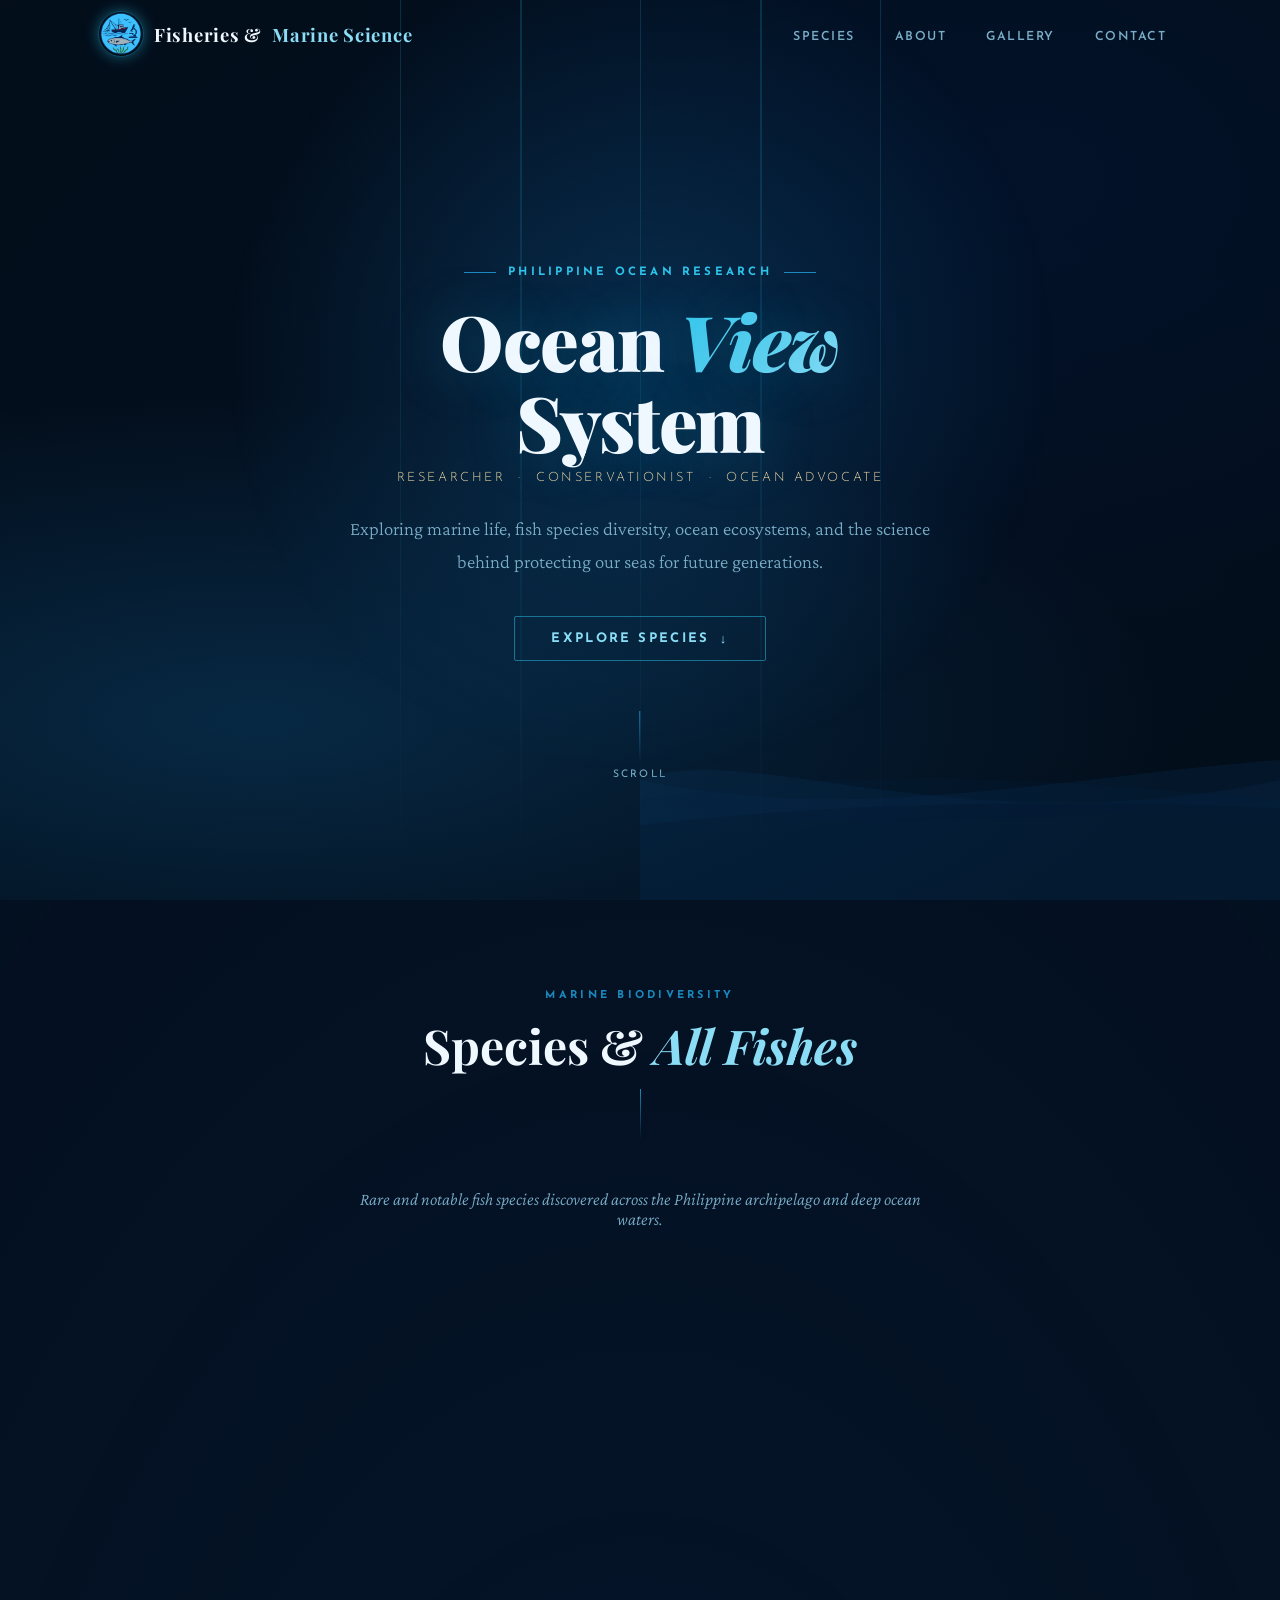
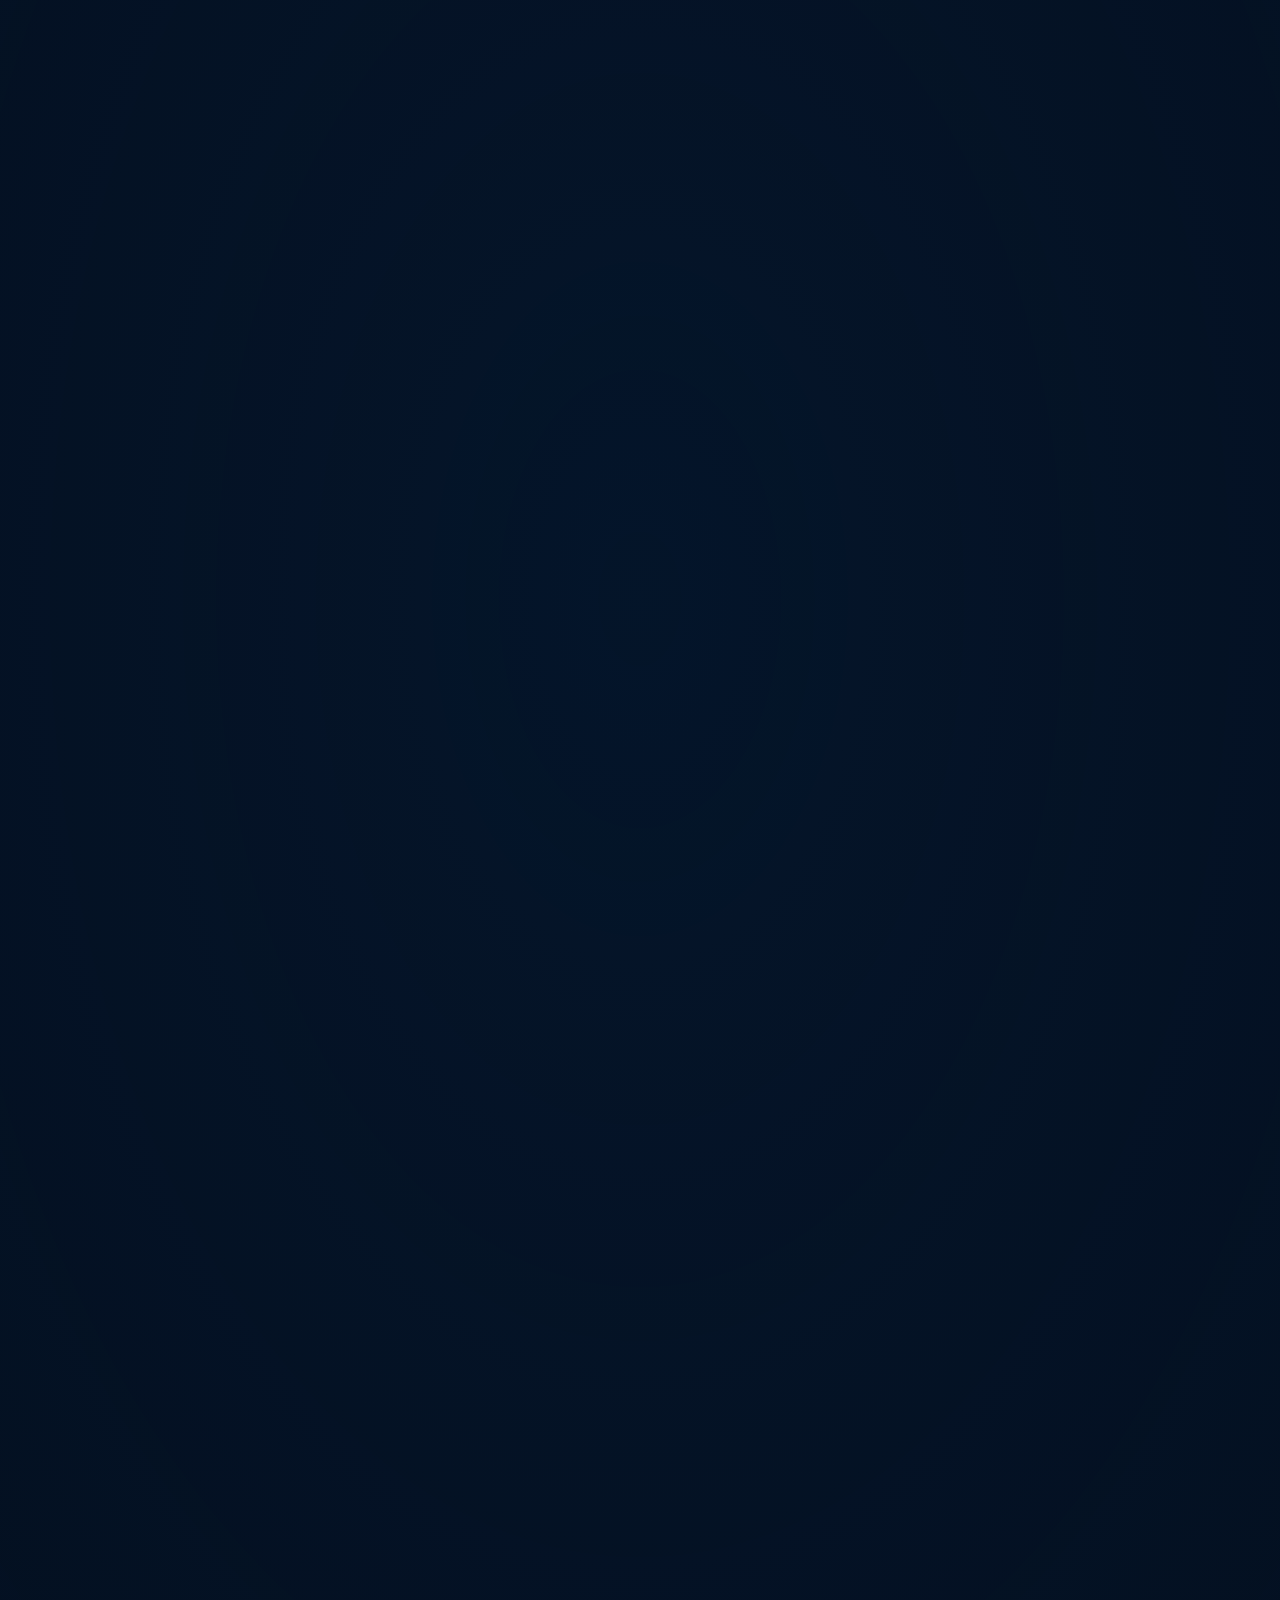
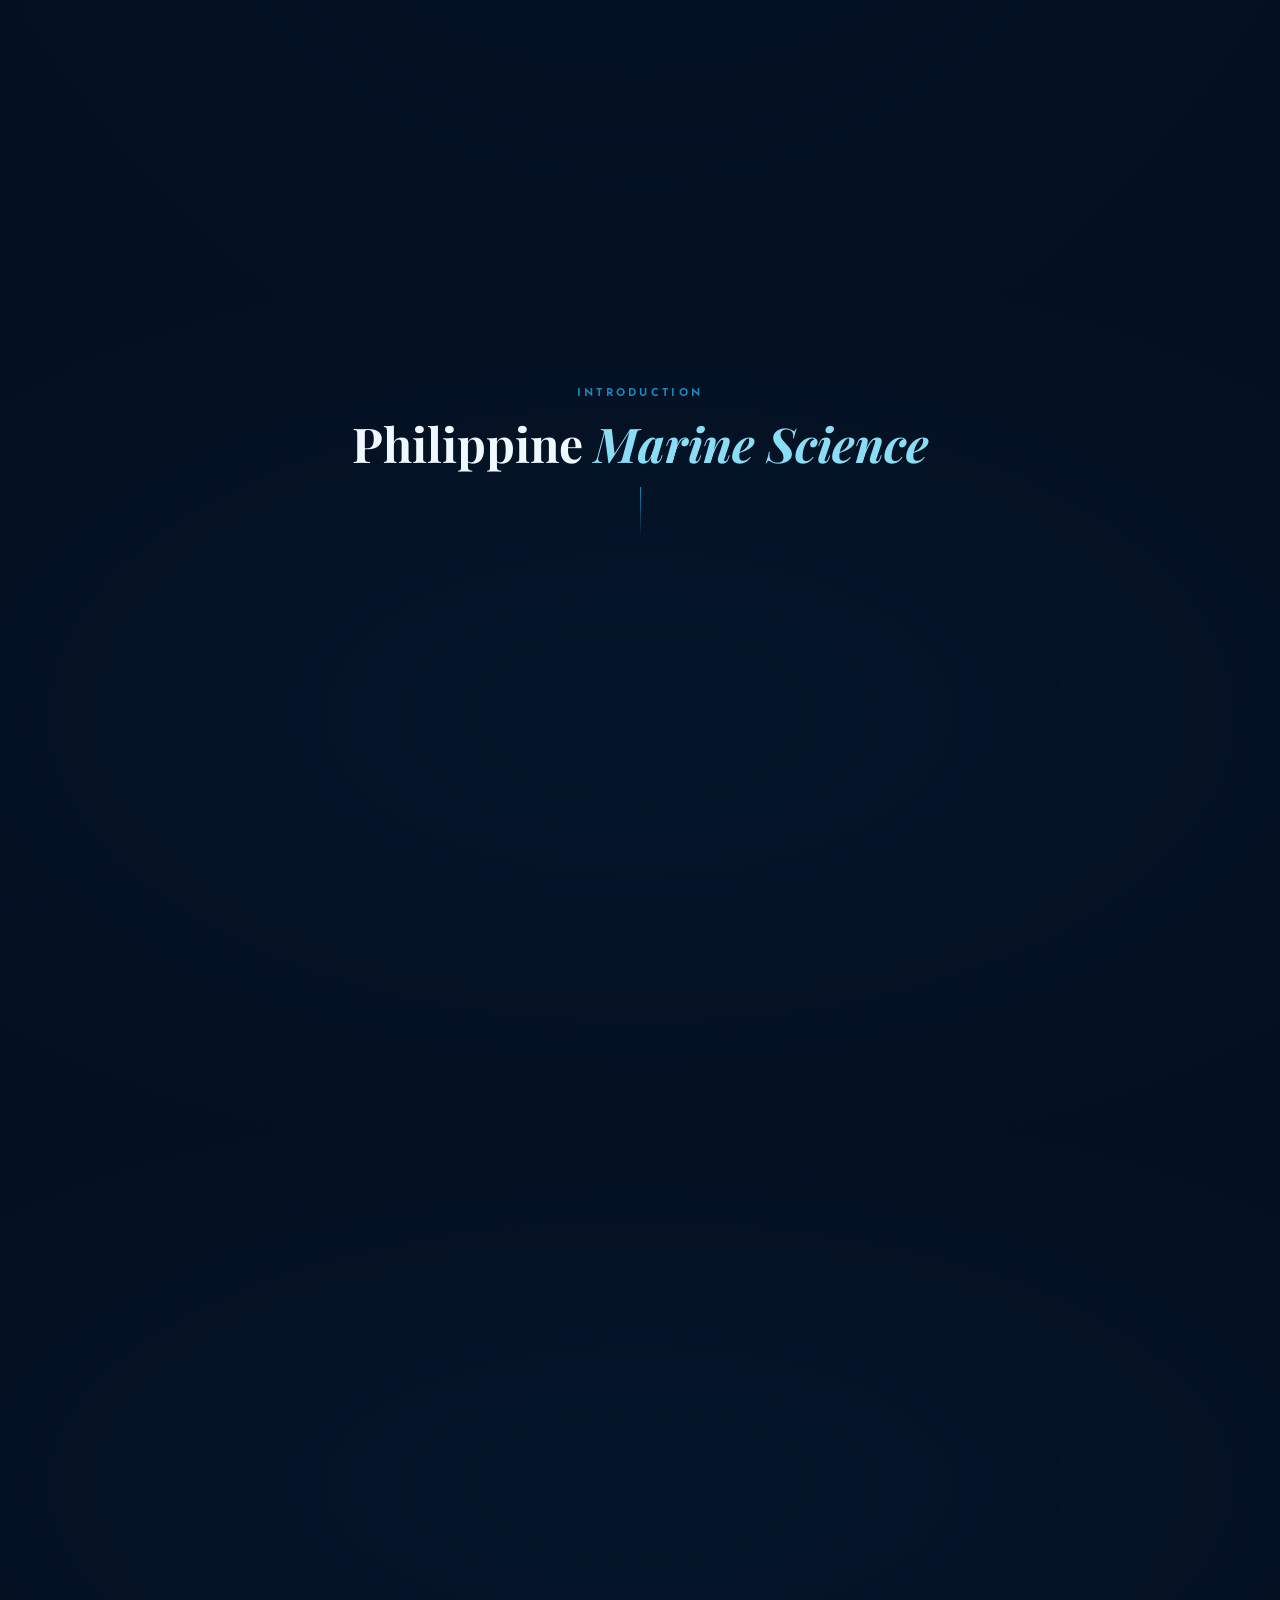
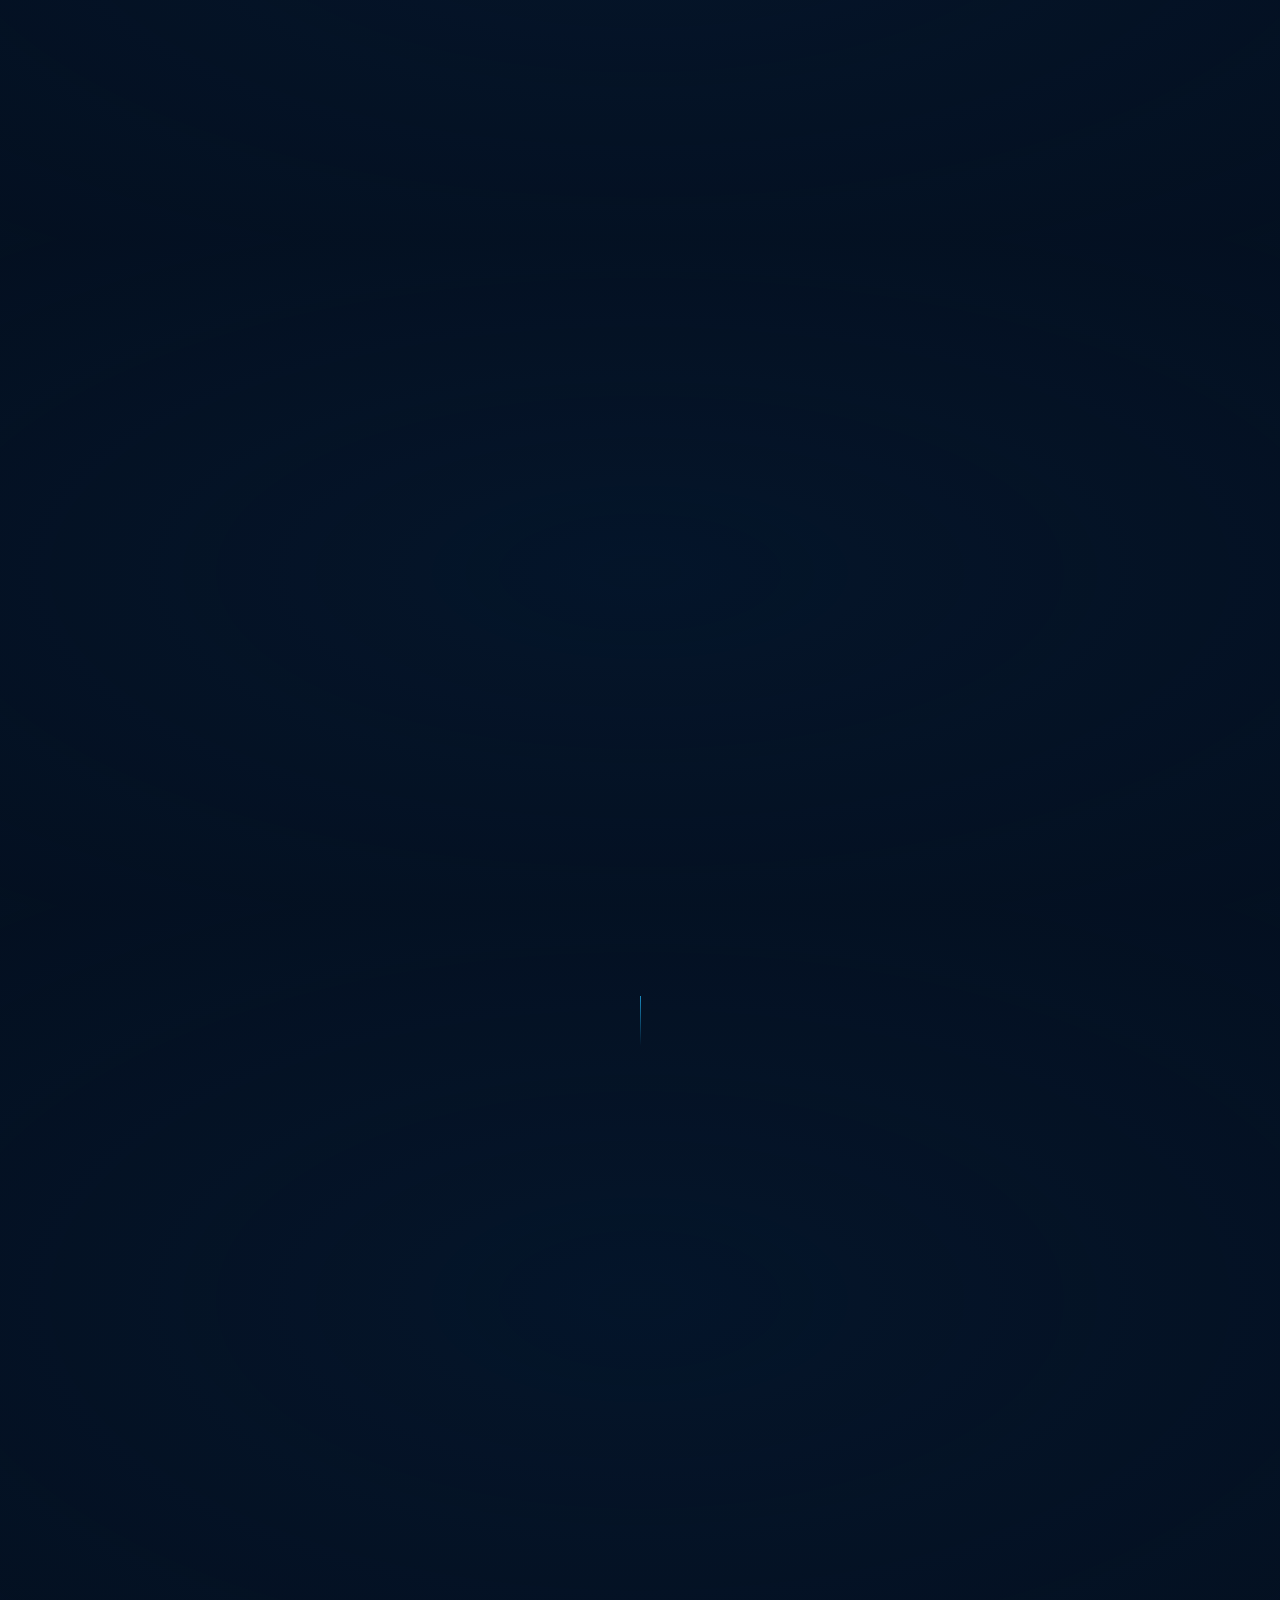
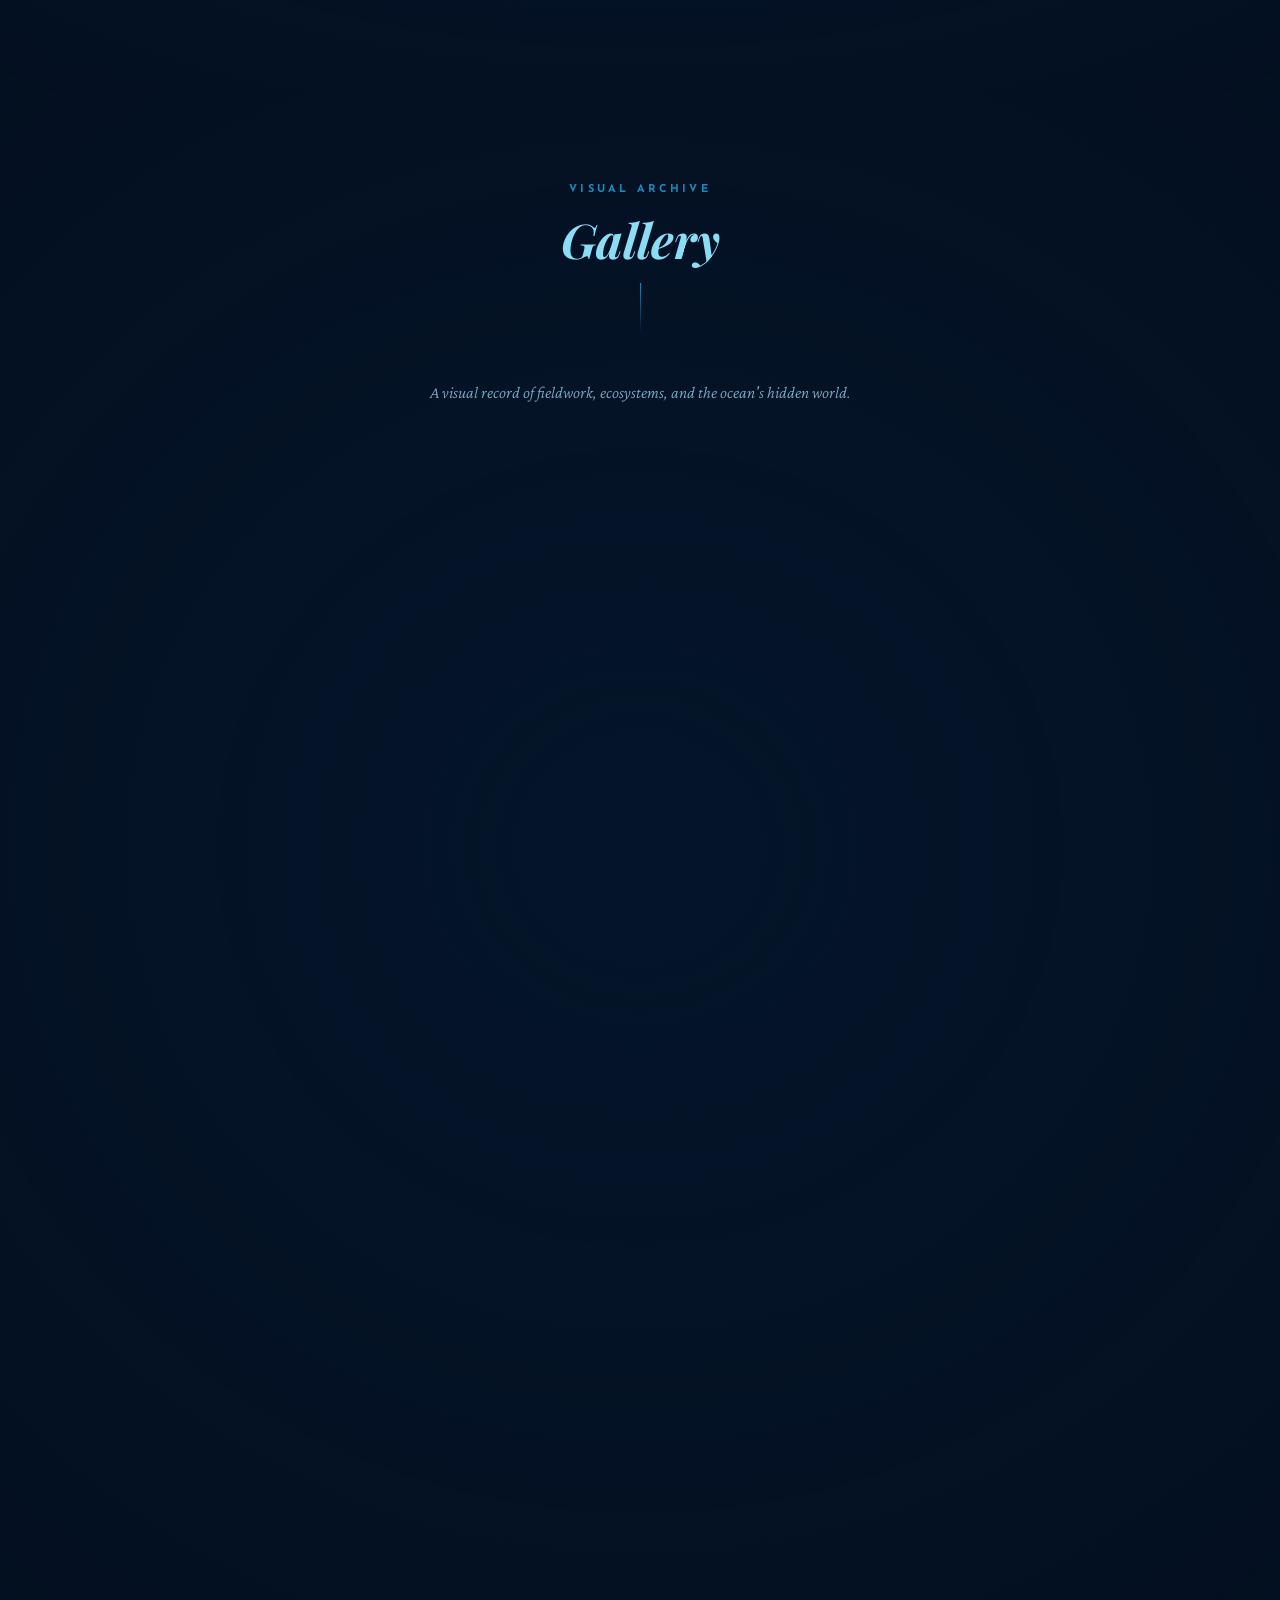
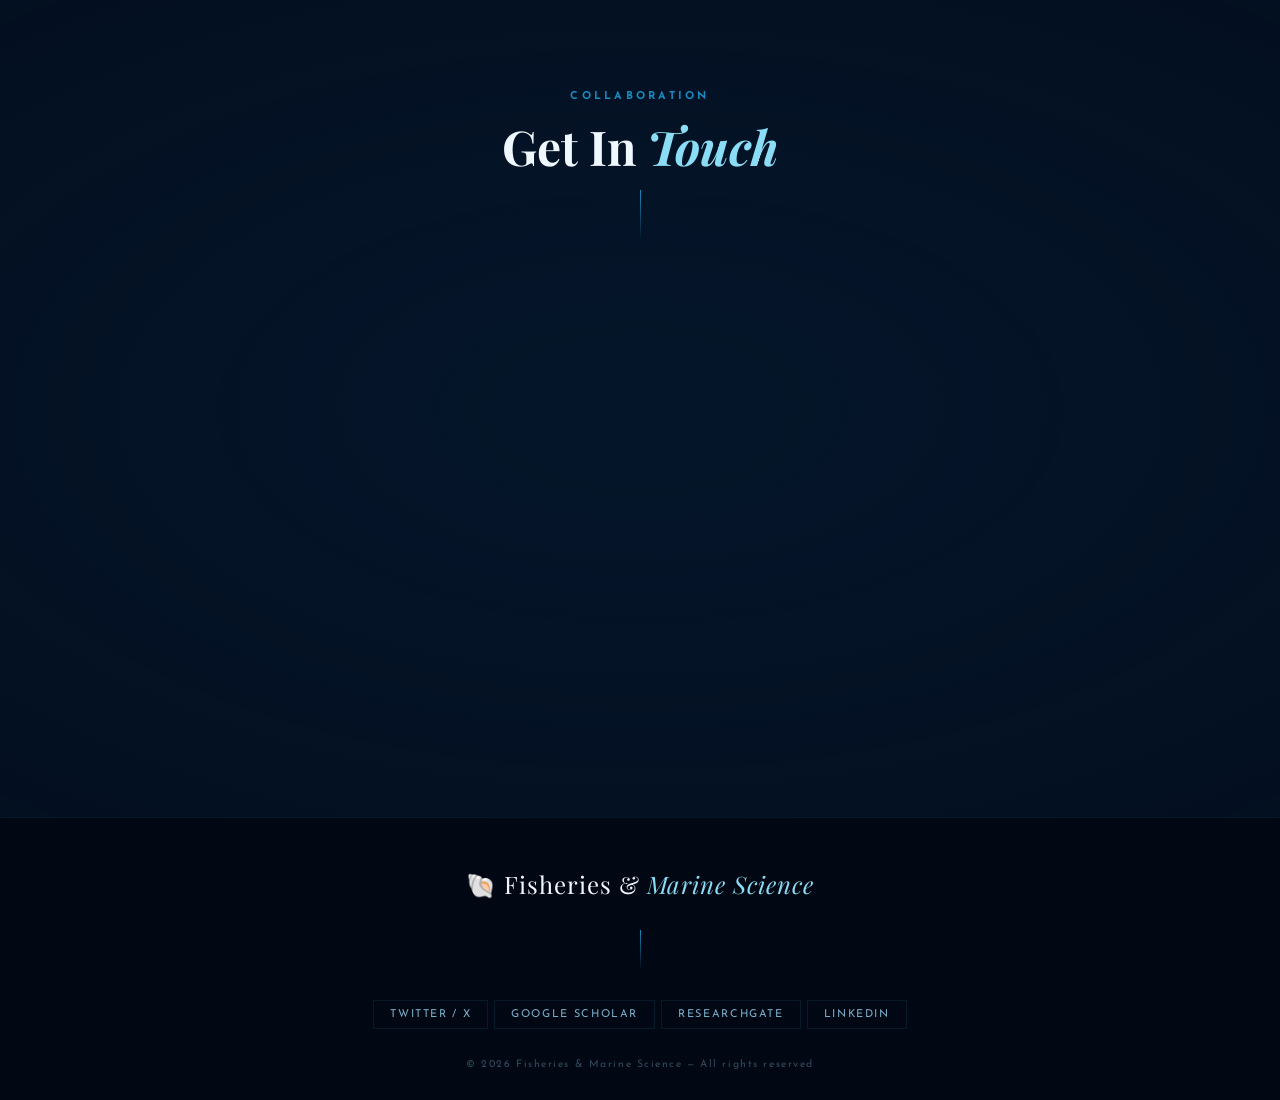
==== commit edfea80e: "Add JavaScript functionality for UI interactions" ====
--- a/index.html
+++ b/index.html
@@ -10,6 +10,1022 @@
   <link href="https://fonts.googleapis.com/css2?family=Playfair+Display:ital,wght@0,400;0,700;0,900;1,400&family=Josefin+Sans:wght@300;400;600;700&family=Crimson+Pro:ital,wght@0,300;0,400;1,300&display=swap" rel="stylesheet">
   <link rel="stylesheet" href="baseS.css.css">
 </head>
+  <style> /* ============================================================
+   FMS — Fisheries & Marine Science
+   Stylesheet  |  fms-style.css
+   ============================================================ */
+
+/* ── CSS Variables (Color Palette) ── */
+:root {
+  --deep:    #020d18;
+  --abyss:   #040f1f;
+  --navy:    #062444;
+  --ocean:   #0a3d6b;
+  --sea:     #0e5a8e;
+  --wave:    #1a8abf;
+  --shallow: #2ec4eb;
+  --foam:    #8addf5;
+  --sand:    #e8d5a3;
+  --gold:    #f0b429;
+  --coral:   #ff6b6b;
+  --kelp:    #3a7d44;
+  --white:   #f0f8ff;
+  --text:    #c8e8f8;
+  --muted:   #7aaec8;
+}
+
+/* ── Reset & Base ── */
+*, *::before, *::after {
+  box-sizing: border-box;
+  margin: 0;
+  padding: 0;
+}
+html {
+  scroll-behavior: smooth;
+  font-size: 16px;
+}
+body {
+  font-family: 'Crimson Pro', Georgia, serif;
+  color: var(--text);
+  background: var(--abyss);
+  overflow-x: hidden;
+  cursor: crosshair;
+}
+
+/* ── Animated Ocean Background ── */
+body::before {
+  content: '';
+  position: fixed;
+  inset: 0;
+  background:
+    radial-gradient(ellipse 120% 60% at 20% 80%, rgba(14,90,142,0.35) 0%, transparent 60%),
+    radial-gradient(ellipse 80% 80% at 80% 20%, rgba(2,20,50,0.6) 0%, transparent 70%),
+    radial-gradient(ellipse 100% 100% at 50% 50%, rgba(4,15,31,1) 0%, rgba(2,13,24,1) 100%);
+  pointer-events: none;
+  z-index: 0;
+}
+
+/* ── Floating Bubbles ── */
+.bubbles {
+  position: fixed;
+  inset: 0;
+  pointer-events: none;
+  z-index: 0;
+  overflow: hidden;
+}
+.bubble {
+  position: absolute;
+  bottom: -60px;
+  border-radius: 50%;
+  background: radial-gradient(circle at 35% 35%, rgba(255,255,255,0.25), rgba(42,196,235,0.06));
+  border: 1px solid rgba(42,196,235,0.2);
+  animation: floatUp linear infinite;
+}
+@keyframes floatUp {
+  0%   { transform: translateY(0) translateX(0) scale(1); opacity: 0; }
+  10%  { opacity: 1; }
+  90%  { opacity: 0.4; }
+  100% { transform: translateY(-105vh) translateX(40px) scale(0.6); opacity: 0; }
+}
+
+/* ── Container ── */
+.container {
+  max-width: 1140px;
+  margin: 0 auto;
+  padding: 0 28px;
+  position: relative;
+  z-index: 2;
+}
+
+/* ============================================================
+   NAVIGATION
+   ============================================================ */
+nav {
+  position: fixed;
+  top: 0; left: 0; right: 0;
+  z-index: 1000;
+  padding: 0;
+  transition: background 0.4s, backdrop-filter 0.4s;
+}
+nav.scrolled {
+  background: rgba(2,13,24,0.88);
+  backdrop-filter: blur(16px);
+  border-bottom: 1px solid rgba(42,196,235,0.12);
+}
+nav .container {
+  display: flex;
+  align-items: center;
+  justify-content: space-between;
+  height: 68px;
+}
+
+/* Logo */
+.logo {
+  font-family: 'Playfair Display', serif;
+  font-size: 1.15rem;
+  font-weight: 700;
+  color: var(--white);
+  text-decoration: none;
+  letter-spacing: 0.04em;
+  display: flex;
+  align-items: center;
+  gap: 10px;
+}
+.logo-icon {
+  width: 46px; height: 46px;
+  border-radius: 50%;
+  display: flex;
+  align-items: center;
+  justify-content: center;
+  overflow: hidden;
+  box-shadow: 0 0 14px rgba(42,196,235,0.45);
+  border: 1.5px solid rgba(42,196,235,0.35);
+  background: transparent;
+  flex-shrink: 0;
+}
+.logo-icon img {
+  width: 100%; height: 100%;
+  object-fit: cover;
+  image-rendering: auto;
+}
+.logo span { color: var(--foam); }
+
+/* Nav Links */
+.nav-links {
+  list-style: none;
+  display: flex;
+  gap: 8px;
+}
+.nav-links a {
+  color: var(--muted);
+  text-decoration: none;
+  font-family: 'Josefin Sans', sans-serif;
+  font-size: 0.78rem;
+  font-weight: 600;
+  letter-spacing: 0.12em;
+  text-transform: uppercase;
+  padding: 8px 16px;
+  border-radius: 4px;
+  transition: color 0.2s, background 0.2s;
+}
+.nav-links a:hover {
+  color: var(--shallow);
+  background: rgba(42,196,235,0.08);
+}
+
+/* Hamburger Toggle */
+.menu-toggle {
+  display: none;
+  flex-direction: column;
+  gap: 5px;
+  cursor: pointer;
+  padding: 6px;
+}
+.menu-toggle span {
+  display: block;
+  width: 24px; height: 2px;
+  background: var(--foam);
+  border-radius: 2px;
+  transition: 0.3s;
+}
+
+/* ============================================================
+   HERO
+   ============================================================ */
+.hero {
+  min-height: 100vh;
+  display: flex;
+  align-items: center;
+  justify-content: center;
+  position: relative;
+  text-align: center;
+  padding: 100px 24px 80px;
+  overflow: hidden;
+}
+
+.hero::before {
+  content: '';
+  position: absolute;
+  top: -10%; left: 50%;
+  transform: translateX(-50%);
+  width: 900px; height: 900px;
+  background: radial-gradient(ellipse, rgba(14,90,142,0.4) 0%, transparent 65%);
+  pointer-events: none;
+}
+
+.hero-waves {
+  position: absolute;
+  bottom: 0; left: 0; right: 0;
+  height: 200px;
+  overflow: hidden;
+}
+.hero-waves svg {
+  position: absolute;
+  bottom: 0;
+  width: 200%; height: 100%;
+}
+.wave1 { animation: waveMove 8s linear infinite; opacity: 0.5; }
+.wave2 { animation: waveMove 12s linear infinite reverse; opacity: 0.3; }
+.wave3 { animation: waveMove 6s linear infinite; opacity: 0.2; }
+@keyframes waveMove {
+  0%   { transform: translateX(0); }
+  100% { transform: translateX(-50%); }
+}
+
+.rays {
+  position: absolute;
+  top: 0; left: 50%;
+  transform: translateX(-50%);
+  width: 800px; height: 100%;
+  pointer-events: none;
+}
+.ray {
+  position: absolute;
+  top: 0;
+  width: 2px; height: 100%;
+  background: linear-gradient(to bottom, rgba(42,196,235,0.18), transparent);
+  transform-origin: top center;
+  animation: raySwing ease-in-out infinite alternate;
+}
+@keyframes raySwing {
+  0%   { opacity: 0.3; transform: rotate(-4deg) scaleY(0.8); }
+  100% { opacity: 0.7; transform: rotate(4deg) scaleY(1.2); }
+}
+
+.hero-content {
+  position: relative;
+  z-index: 3;
+  max-width: 780px;
+}
+.hero-eyebrow {
+  font-family: 'Josefin Sans', sans-serif;
+  font-size: 0.72rem;
+  font-weight: 700;
+  letter-spacing: 0.28em;
+  text-transform: uppercase;
+  color: var(--shallow);
+  margin-bottom: 22px;
+  display: inline-flex;
+  align-items: center;
+  gap: 12px;
+}
+.hero-eyebrow::before,
+.hero-eyebrow::after {
+  content: '';
+  display: block;
+  width: 32px; height: 1px;
+  background: var(--wave);
+}
+.hero h1 {
+  font-family: 'Playfair Display', serif;
+  font-size: clamp(2.8rem, 6vw, 5.2rem);
+  font-weight: 900;
+  line-height: 1.05;
+  color: var(--white);
+  letter-spacing: -0.02em;
+  margin-bottom: 10px;
+  text-shadow: 0 0 60px rgba(42,196,235,0.25);
+}
+.hero h1 em {
+  font-style: italic;
+  background: linear-gradient(135deg, var(--shallow), var(--foam));
+  -webkit-background-clip: text;
+  -webkit-text-fill-color: transparent;
+  background-clip: text;
+}
+.hero-sub {
+  font-family: 'Josefin Sans', sans-serif;
+  font-size: 0.8rem;
+  letter-spacing: 0.2em;
+  text-transform: uppercase;
+  color: var(--sand);
+  margin-bottom: 28px;
+  font-weight: 300;
+}
+.hero .tagline {
+  font-size: 1.18rem;
+  line-height: 1.75;
+  color: var(--muted);
+  max-width: 600px;
+  margin: 0 auto 38px;
+  font-weight: 300;
+}
+
+.hero-cta {
+  display: inline-flex;
+  align-items: center;
+  gap: 10px;
+  background: transparent;
+  border: 1.5px solid rgba(42,196,235,0.5);
+  color: var(--foam);
+  padding: 14px 36px;
+  border-radius: 2px;
+  font-family: 'Josefin Sans', sans-serif;
+  font-size: 0.82rem;
+  font-weight: 700;
+  letter-spacing: 0.18em;
+  text-transform: uppercase;
+  text-decoration: none;
+  transition: all 0.3s;
+  position: relative;
+  overflow: hidden;
+}
+.hero-cta::before {
+  content: '';
+  position: absolute;
+  inset: 0;
+  background: linear-gradient(135deg, rgba(42,196,235,0.12), rgba(14,90,142,0.12));
+  transform: translateX(-100%);
+  transition: transform 0.3s;
+}
+.hero-cta:hover::before { transform: translateX(0); }
+.hero-cta:hover {
+  border-color: var(--shallow);
+  box-shadow: 0 0 30px rgba(42,196,235,0.2);
+  color: var(--white);
+}
+
+.hero-scroll {
+  position: absolute;
+  bottom: 120px; left: 50%;
+  transform: translateX(-50%);
+  display: flex;
+  flex-direction: column;
+  align-items: center;
+  gap: 8px;
+  font-family: 'Josefin Sans', sans-serif;
+  font-size: 0.65rem;
+  letter-spacing: 0.2em;
+  text-transform: uppercase;
+  color: var(--muted);
+  animation: scrollBob 2s ease-in-out infinite;
+}
+.hero-scroll span {
+  width: 1px; height: 50px;
+  background: linear-gradient(to bottom, var(--wave), transparent);
+}
+@keyframes scrollBob {
+  0%, 100% { transform: translateX(-50%) translateY(0); }
+  50%       { transform: translateX(-50%) translateY(8px); }
+}
+
+/* ============================================================
+   SECTIONS — SHARED STYLES
+   ============================================================ */
+section {
+  padding: 90px 0;
+  position: relative;
+}
+section::before {
+  content: '';
+  position: absolute;
+  inset: 0;
+  background: radial-gradient(ellipse 100% 80% at 50% 50%, rgba(6,36,68,0.3), transparent);
+  pointer-events: none;
+}
+.section-tag {
+  font-family: 'Josefin Sans', sans-serif;
+  font-size: 0.68rem;
+  font-weight: 700;
+  letter-spacing: 0.3em;
+  text-transform: uppercase;
+  color: var(--wave);
+  text-align: center;
+  margin-bottom: 12px;
+}
+.section-title {
+  font-family: 'Playfair Display', serif;
+  font-size: clamp(2rem, 4vw, 3rem);
+  text-align: center;
+  margin-bottom: 12px;
+  color: var(--white);
+  font-weight: 700;
+}
+.section-title em {
+  font-style: italic;
+  color: var(--foam);
+}
+.section-rule {
+  width: 1px; height: 50px;
+  background: linear-gradient(to bottom, var(--wave), transparent);
+  margin: 0 auto 50px;
+}
+
+/* ============================================================
+   SPECIES / FISH CARDS
+   ============================================================ */
+.fish-intro {
+  text-align: center;
+  color: var(--muted);
+  font-size: 1.1rem;
+  max-width: 600px;
+  margin: 0 auto 60px;
+  font-weight: 300;
+  font-style: italic;
+}
+.fish-group { margin-bottom: 70px; }
+.fish-group:last-child { margin-bottom: 0; }
+
+.group-header {
+  display: flex;
+  align-items: center;
+  gap: 20px;
+  margin-bottom: 32px;
+}
+.group-header h3 {
+  font-family: 'Josefin Sans', sans-serif;
+  font-size: 0.72rem;
+  font-weight: 700;
+  letter-spacing: 0.25em;
+  text-transform: uppercase;
+  color: var(--sand);
+  white-space: nowrap;
+}
+.group-line {
+  flex: 1;
+  height: 1px;
+  background: linear-gradient(to right, rgba(138,221,245,0.25), transparent);
+}
+
+.fish-grid {
+  display: grid;
+  grid-template-columns: repeat(auto-fit, minmax(300px, 1fr));
+  gap: 2px;
+}
+
+.fish-card {
+  background: rgba(6,36,68,0.6);
+  border: 1px solid rgba(42,196,235,0.08);
+  overflow: hidden;
+  transition: all 0.4s;
+  cursor: pointer;
+  position: relative;
+}
+.fish-card::after {
+  content: '';
+  position: absolute;
+  inset: 0;
+  background: linear-gradient(to top, rgba(2,13,24,0.95) 0%, rgba(2,13,24,0.3) 50%, transparent 100%);
+  pointer-events: none;
+}
+.fish-card:hover {
+  border-color: rgba(42,196,235,0.3);
+  box-shadow: 0 0 40px rgba(42,196,235,0.08);
+  transform: translateY(-3px);
+  z-index: 1;
+}
+.fish-card-img {
+  width: 100%;
+  height: 200px;
+  background-size: cover;
+  background-position: center;
+  background-color: var(--navy);
+  transition: transform 0.6s;
+}
+.fish-card:hover .fish-card-img { transform: scale(1.06); }
+.fish-card-body {
+  padding: 20px 22px 24px;
+  position: relative;
+  z-index: 1;
+}
+.fish-card-num {
+  font-family: 'Josefin Sans', sans-serif;
+  font-size: 0.62rem;
+  letter-spacing: 0.2em;
+  color: var(--wave);
+  margin-bottom: 6px;
+}
+.fish-card h4 {
+  font-family: 'Playfair Display', serif;
+  font-size: 1.2rem;
+  color: var(--white);
+  margin-bottom: 3px;
+  font-weight: 700;
+}
+.fish-card .latin {
+  font-style: italic;
+  font-size: 0.8rem;
+  color: var(--foam);
+  margin-bottom: 12px;
+  font-family: 'Crimson Pro', serif;
+  font-weight: 300;
+}
+.fish-card p {
+  font-size: 0.9rem;
+  color: var(--muted);
+  line-height: 1.65;
+  font-weight: 300;
+}
+.fish-card-tag {
+  display: inline-block;
+  font-family: 'Josefin Sans', sans-serif;
+  font-size: 0.6rem;
+  letter-spacing: 0.15em;
+  text-transform: uppercase;
+  background: rgba(42,196,235,0.1);
+  border: 1px solid rgba(42,196,235,0.2);
+  color: var(--shallow);
+  padding: 3px 10px;
+  border-radius: 2px;
+  margin-top: 12px;
+}
+
+/* ============================================================
+   ABOUT  — FIX: image fills the frame correctly
+   ============================================================ */
+.about-inner {
+  display: grid;
+  grid-template-columns: 340px 1fr;
+  gap: 80px;
+  align-items: start;
+}
+.about-visual { position: relative; }
+
+/* The frame is a positioned container */
+.about-img-frame {
+  width: 100%;
+  aspect-ratio: 3/4;
+  background: linear-gradient(160deg, var(--ocean), var(--navy));
+  border: 1px solid rgba(42,196,235,0.15);
+  position: relative;
+  overflow: hidden;
+}
+
+/* FIXED: img fills the frame fully, no more broken layout */
+.about-img-frame img {
+  position: absolute;
+  inset: 0;
+  width: 100%;
+  height: 100%;
+  object-fit: cover;
+  object-position: center;
+  display: block;
+  z-index: 1;
+}
+
+/* Hide the ::before emoji when an image loads */
+.about-img-frame::before {
+  content: '🌊';
+  font-size: 5rem;
+  opacity: 0.08;
+  position: absolute;
+  top: 50%;
+  left: 50%;
+  transform: translate(-50%, -50%);
+  z-index: 0;
+}
+
+.about-corner {
+  position: absolute;
+  width: 20px; height: 20px;
+  border-color: var(--wave);
+  border-style: solid;
+  z-index: 2;
+}
+.about-corner.tl { top: -8px; left: -8px; border-width: 1px 0 0 1px; }
+.about-corner.tr { top: -8px; right: -8px; border-width: 1px 1px 0 0; }
+.about-corner.bl { bottom: -8px; left: -8px; border-width: 0 0 1px 1px; }
+.about-corner.br { bottom: -8px; right: -8px; border-width: 0 1px 1px 0; }
+
+.about-badge {
+  position: absolute;
+  bottom: -20px; right: -20px;
+  width: 90px; height: 90px;
+  background: linear-gradient(135deg, var(--wave), var(--ocean));
+  border-radius: 50%;
+  display: flex;
+  flex-direction: column;
+  align-items: center;
+  justify-content: center;
+  font-family: 'Josefin Sans', sans-serif;
+  text-align: center;
+  border: 2px solid rgba(42,196,235,0.3);
+  box-shadow: 0 0 30px rgba(14,90,142,0.5);
+  z-index: 3;
+}
+.about-badge .badge-num {
+  font-size: 1.5rem;
+  font-weight: 700;
+  line-height: 1;
+  color: var(--white);
+}
+.about-badge .badge-label {
+  font-size: 0.5rem;
+  letter-spacing: 0.1em;
+  text-transform: uppercase;
+  color: var(--foam);
+  margin-top: 2px;
+}
+
+.about-content h3 {
+  font-family: 'Playfair Display', serif;
+  font-size: 1.8rem;
+  color: var(--white);
+  margin-bottom: 6px;
+  font-weight: 700;
+}
+.about-content h3 em { font-style: italic; color: var(--foam); }
+.about-content .lead {
+  font-size: 1.15rem;
+  color: var(--sand);
+  margin-bottom: 22px;
+  font-style: italic;
+  border-left: 2px solid var(--wave);
+  padding-left: 18px;
+}
+.about-content p {
+  font-size: 1.02rem;
+  color: var(--muted);
+  line-height: 1.8;
+  margin-bottom: 16px;
+  font-weight: 300;
+}
+.about-content a {
+  color: var(--shallow);
+  font-family: 'Josefin Sans', sans-serif;
+  font-size: 0.8rem;
+  letter-spacing: 0.1em;
+  text-decoration: underline;
+}
+
+.about-stats {
+  display: grid;
+  grid-template-columns: repeat(3, 1fr);
+  gap: 1px;
+  margin-top: 36px;
+  background: rgba(42,196,235,0.08);
+  border: 1px solid rgba(42,196,235,0.08);
+}
+.stat {
+  padding: 20px;
+  text-align: center;
+  background: rgba(4,15,31,0.6);
+}
+.stat-num {
+  font-family: 'Playfair Display', serif;
+  font-size: 2rem;
+  color: var(--white);
+  font-weight: 900;
+}
+.stat-label {
+  font-family: 'Josefin Sans', sans-serif;
+  font-size: 0.62rem;
+  letter-spacing: 0.18em;
+  text-transform: uppercase;
+  color: var(--wave);
+  margin-top: 4px;
+}
+
+/* ============================================================
+   GALLERY
+   ============================================================ */
+.gallery-intro {
+  text-align: center;
+  color: var(--muted);
+  font-size: 1.05rem;
+  max-width: 500px;
+  margin: 0 auto 50px;
+  font-style: italic;
+  font-weight: 300;
+}
+
+.gallery-grid {
+  display: grid;
+  grid-template-columns: repeat(3, 1fr);
+  gap: 3px;
+}
+
+.gallery-item {
+  background: rgba(6,36,68,0.85);
+  border: 1px solid rgba(42,196,235,0.08);
+  display: flex;
+  flex-direction: column;
+  align-items: flex-start;
+  justify-content: flex-start;
+  overflow: hidden;
+  transition: all 0.35s;
+  cursor: pointer;
+  position: relative;
+}
+.gallery-item:hover {
+  border-color: rgba(42,196,235,0.3);
+  box-shadow: 0 0 30px rgba(42,196,235,0.08);
+}
+.gallery-item::before {
+  content: '';
+  position: absolute;
+  inset: 0;
+  background: radial-gradient(ellipse at center, rgba(14,90,142,0.2), transparent 70%);
+  opacity: 0;
+  transition: opacity 0.3s;
+  pointer-events: none;
+  z-index: 1;
+}
+.gallery-item:hover::before { opacity: 1; }
+
+/* FIXED: gallery photo wrap */
+.gallery-photo-wrap {
+  width: 100%;
+  overflow: hidden;
+  position: relative;
+  flex-shrink: 0;
+}
+.gallery-photo-wrap::after {
+  content: '';
+  position: absolute;
+  bottom: 0; left: 0; right: 0;
+  height: 60px;
+  background: linear-gradient(to bottom, transparent, rgba(6,28,56,0.95));
+  pointer-events: none;
+}
+
+/* FIXED: gallery image */
+.gallery-item-photo {
+  width: 100%;
+  height: 210px;
+  object-fit: cover;
+  display: block;
+  transition: transform 0.5s ease;
+}
+.gallery-item:hover .gallery-item-photo {
+  transform: scale(1.05);
+}
+
+.gallery-item-body {
+  padding: 1.1rem 1.3rem 1.4rem;
+  display: flex;
+  flex-direction: column;
+  gap: 0.35rem;
+  flex: 1;
+  position: relative;
+  z-index: 2;
+}
+.gallery-item-num {
+  font-family: 'Josefin Sans', sans-serif;
+  font-size: 0.62rem;
+  font-weight: 700;
+  letter-spacing: 0.18em;
+  color: var(--wave);
+  text-transform: uppercase;
+}
+.gallery-item-title {
+  font-family: 'Playfair Display', serif;
+  font-size: 1.15rem;
+  font-weight: 700;
+  color: var(--white);
+  margin: 0;
+  line-height: 1.25;
+}
+.gallery-item-desc {
+  font-family: 'Crimson Pro', serif;
+  font-size: 0.93rem;
+  color: var(--muted);
+  line-height: 1.65;
+  margin: 0.25rem 0 0.5rem;
+  font-weight: 300;
+}
+.gallery-item-tags {
+  display: inline-block;
+  font-family: 'Josefin Sans', sans-serif;
+  font-size: 0.58rem;
+  font-weight: 600;
+  letter-spacing: 0.14em;
+  text-transform: uppercase;
+  color: var(--shallow);
+  background: rgba(42,196,235,0.08);
+  border: 1px solid rgba(42,196,235,0.2);
+  padding: 4px 10px;
+  margin-top: auto;
+  width: fit-content;
+}
+
+/* ============================================================
+   CONTACT
+   ============================================================ */
+.contact-grid {
+  display: grid;
+  grid-template-columns: 1fr 1.4fr;
+  gap: 80px;
+}
+.contact-info h3 {
+  font-family: 'Playfair Display', serif;
+  font-size: 1.6rem;
+  color: var(--white);
+  margin-bottom: 8px;
+}
+.contact-info .sub {
+  font-size: 1rem;
+  color: var(--muted);
+  font-style: italic;
+  margin-bottom: 36px;
+  font-weight: 300;
+}
+.detail {
+  display: flex;
+  align-items: flex-start;
+  gap: 14px;
+  margin-bottom: 20px;
+}
+.detail-icon {
+  width: 38px; height: 38px;
+  flex-shrink: 0;
+  background: rgba(42,196,235,0.08);
+  border: 1px solid rgba(42,196,235,0.15);
+  display: flex;
+  align-items: center;
+  justify-content: center;
+  font-size: 1rem;
+  border-radius: 2px;
+}
+.detail-text { font-size: 0.9rem; color: var(--muted); line-height: 1.6; }
+.detail-label {
+  font-family: 'Josefin Sans', sans-serif;
+  font-size: 0.62rem;
+  letter-spacing: 0.18em;
+  text-transform: uppercase;
+  color: var(--wave);
+  display: block;
+  margin-bottom: 2px;
+}
+
+.contact-form { display: flex; flex-direction: column; gap: 16px; }
+.form-group { position: relative; }
+.form-group label {
+  display: block;
+  font-family: 'Josefin Sans', sans-serif;
+  font-size: 0.62rem;
+  letter-spacing: 0.18em;
+  text-transform: uppercase;
+  color: var(--wave);
+  margin-bottom: 6px;
+}
+.contact-form input,
+.contact-form textarea,
+.contact-form select {
+  width: 100%;
+  padding: 13px 16px;
+  background: rgba(6,36,68,0.8);
+  border: 1px solid rgba(42,196,235,0.15);
+  color: var(--white);
+  font-family: 'Crimson Pro', serif;
+  font-size: 1rem;
+  font-weight: 300;
+  transition: border-color 0.2s, box-shadow 0.2s;
+  outline: none;
+  border-radius: 0;
+}
+.contact-form input:focus,
+.contact-form textarea:focus {
+  border-color: rgba(42,196,235,0.4);
+  box-shadow: 0 0 20px rgba(42,196,235,0.06);
+}
+.contact-form input::placeholder,
+.contact-form textarea::placeholder {
+  color: rgba(122,174,200,0.4);
+  font-style: italic;
+}
+.contact-form textarea { min-height: 130px; resize: vertical; }
+.contact-form button {
+  display: inline-flex;
+  align-items: center;
+  justify-content: center;
+  gap: 10px;
+  background: transparent;
+  border: 1.5px solid rgba(240,180,41,0.5);
+  color: var(--sand);
+  padding: 14px 30px;
+  font-family: 'Josefin Sans', sans-serif;
+  font-size: 0.8rem;
+  font-weight: 700;
+  letter-spacing: 0.18em;
+  text-transform: uppercase;
+  cursor: pointer;
+  transition: all 0.3s;
+  position: relative;
+  overflow: hidden;
+}
+.contact-form button::before {
+  content: '';
+  position: absolute;
+  inset: 0;
+  background: rgba(240,180,41,0.08);
+  transform: translateX(-100%);
+  transition: transform 0.3s;
+}
+.contact-form button:hover::before { transform: translateX(0); }
+.contact-form button:hover {
+  border-color: var(--gold);
+  color: var(--gold);
+  box-shadow: 0 0 25px rgba(240,180,41,0.15);
+}
+
+/* ============================================================
+   FOOTER
+   ============================================================ */
+footer {
+  background: rgba(2, 9, 20, 0.95);
+  border-top: 1px solid rgba(42,196,235,0.08);
+  padding: 50px 28px 30px;
+  position: relative;
+  z-index: 2;
+}
+.footer-inner {
+  max-width: 1140px;
+  margin: 0 auto;
+  display: flex;
+  flex-direction: column;
+  align-items: center;
+  gap: 30px;
+}
+.footer-logo {
+  font-family: 'Playfair Display', serif;
+  font-size: 1.5rem;
+  color: var(--white);
+  letter-spacing: 0.04em;
+}
+.footer-logo span { color: var(--foam); font-style: italic; }
+.footer-divider {
+  width: 1px; height: 40px;
+  background: linear-gradient(to bottom, var(--wave), transparent);
+}
+.footer-socials {
+  display: flex;
+  gap: 6px;
+  flex-wrap: wrap;
+  justify-content: center;
+}
+.footer-socials a {
+  font-family: 'Josefin Sans', sans-serif;
+  font-size: 0.68rem;
+  letter-spacing: 0.15em;
+  text-transform: uppercase;
+  color: var(--muted);
+  text-decoration: none;
+  padding: 8px 16px;
+  border: 1px solid rgba(42,196,235,0.1);
+  transition: all 0.2s;
+}
+.footer-socials a:hover {
+  color: var(--shallow);
+  border-color: rgba(42,196,235,0.3);
+  background: rgba(42,196,235,0.05);
+}
+.footer-copy {
+  font-family: 'Josefin Sans', sans-serif;
+  font-size: 0.65rem;
+  letter-spacing: 0.15em;
+  color: rgba(122,174,200,0.4);
+  text-align: center;
+}
+
+/* ── Decorative Line ── */
+.deco-line {
+  position: absolute;
+  background: linear-gradient(to right, transparent, rgba(42,196,235,0.15), transparent);
+  height: 1px;
+  left: 0; right: 0;
+}
+
+/* ── Fade-up Scroll Animation ── */
+.fade-up {
+  opacity: 0;
+  transform: translateY(24px);
+  transition: opacity 0.7s ease, transform 0.7s ease;
+}
+.fade-up.visible {
+  opacity: 1;
+  transform: translateY(0);
+}
+
+/* ============================================================
+   RESPONSIVE
+   ============================================================ */
+@media (max-width: 900px) {
+  .about-inner { grid-template-columns: 1fr; gap: 50px; }
+  .about-visual { max-width: 320px; margin: 0 auto; }
+  .contact-grid { grid-template-columns: 1fr; gap: 50px; }
+  .gallery-grid { grid-template-columns: repeat(2, 1fr); }
+  .about-stats { grid-template-columns: repeat(3, 1fr); }
+}
+
+@media (max-width: 768px) {
+  .nav-links {
+    display: none;
+    flex-direction: column;
+    gap: 4px;
+    position: absolute;
+    top: 100%; left: 0; right: 0;
+    background: rgba(2,13,24,0.97);
+    border-bottom: 1px solid rgba(42,196,235,0.1);
+    padding: 12px;
+    z-index: 99;
+  }
+  .nav-links.open { display: flex; }
+  .menu-toggle { display: flex; }
+  .fish-grid { grid-template-columns: 1fr; }
+  .gallery-grid { grid-template-columns: 1fr; }
+  .about-stats { grid-template-columns: repeat(2, 1fr); }
+</style>
 <body>
 
 <!-- BUBBLES -->
@@ -523,7 +1539,313 @@
         console.log(error);
       });
   });
+
+  // ============================================
+// FMS - Fisheries & Marine Science
+// Complete JavaScript File
+// ============================================
+
+// 1. BUBBLES ANIMATION
+const bubbleContainer = document.getElementById('bubbles');
+for (let i = 0; i < 22; i++) {
+  const b = document.createElement('div');
+  b.className = 'bubble';
+  const size = Math.random() * 28 + 6;
+  b.style.cssText = `
+    width: ${size}px; height: ${size}px;
+    left: ${Math.random() * 100}%;
+    animation-duration: ${Math.random() * 14 + 10}s;
+    animation-delay: ${Math.random() * 12}s;
+  `;
+  bubbleContainer.appendChild(b);
+}
+
+// 2. STICKY NAV ON SCROLL
+const nav = document.getElementById('mainNav');
+window.addEventListener('scroll', () => {
+  nav.classList.toggle('scrolled', window.scrollY > 60);
+});
+
+// 3. MOBILE MENU TOGGLE
+document.getElementById('menuToggle').addEventListener('click', function () {
+  document.getElementById('navLinks').classList.toggle('open');
+});
+
+// Close mobile menu when a nav link is clicked
+document.querySelectorAll('#navLinks a').forEach(link => {
+  link.addEventListener('click', () => {
+    document.getElementById('navLinks').classList.remove('open');
+  });
+});
+
+// 4. FADE-UP ON SCROLL (IntersectionObserver)
+const fadeEls = document.querySelectorAll('.fade-up');
+const observer = new IntersectionObserver(entries => {
+  entries.forEach(e => {
+    if (e.isIntersecting) e.target.classList.add('visible');
+  });
+}, { threshold: 0.12 });
+fadeEls.forEach(el => observer.observe(el));
+
+// 5. SMOOTH SCROLL FOR NAV LINKS
+document.querySelectorAll('a[href^="#"]').forEach(anchor => {
+  anchor.addEventListener('click', function (e) {
+    e.preventDefault();
+    const target = document.querySelector(this.getAttribute('href'));
+    if (target) {
+      target.scrollIntoView({ behavior: 'smooth', block: 'start' });
+    }
+  });
+});
+
+// 6. ACTIVE NAV LINK HIGHLIGHT ON SCROLL
+const sections = document.querySelectorAll('section[id]');
+window.addEventListener('scroll', () => {
+  const scrollY = window.scrollY;
+  sections.forEach(section => {
+    const sectionTop = section.offsetTop - 100;
+    const sectionHeight = section.offsetHeight;
+    const sectionId = section.getAttribute('id');
+    const navLink = document.querySelector(`#navLinks a[href="#${sectionId}"]`);
+    if (navLink) {
+      if (scrollY >= sectionTop && scrollY < sectionTop + sectionHeight) {
+        document.querySelectorAll('#navLinks a').forEach(l => l.classList.remove('active'));
+        navLink.classList.add('active');
+      }
+    }
+  });
+});
+
+// 7. CONTACT FORM - TOAST NOTIFICATION
+// Create toast element
+const toast = document.createElement('div');
+toast.id = 'toastNotif';
+toast.style.cssText = `
+  position: fixed;
+  bottom: 40px;
+  left: 50%;
+  transform: translateX(-50%) translateY(80px);
+  background: linear-gradient(135deg, #0a3d6b, #0072ff);
+  color: #fff;
+  padding: 16px 32px;
+  border-radius: 50px;
+  font-size: 15px;
+  font-weight: 600;
+  letter-spacing: 1px;
+  box-shadow: 0 8px 30px rgba(0, 114, 255, 0.4);
+  z-index: 99999;
+  opacity: 0;
+  transition: all 0.4s cubic-bezier(0.68, -0.55, 0.27, 1.55);
+  display: flex;
+  align-items: center;
+  gap: 10px;
+  white-space: nowrap;
+`;
+toast.innerHTML = `<span style="font-size:20px;">✅</span> Message sent successfully!`;
+document.body.appendChild(toast);
+
+function showToast() {
+  toast.style.opacity = '1';
+  toast.style.transform = 'translateX(-50%) translateY(0)';
+  setTimeout(() => {
+    toast.style.opacity = '0';
+    toast.style.transform = 'translateX(-50%) translateY(80px)';
+  }, 3500);
+}
+
+const contactForm = document.getElementById('contactForm');
+if (contactForm) {
+  contactForm.addEventListener('submit', function (e) {
+    e.preventDefault();
+
+    const btn = contactForm.querySelector('button[type="submit"]');
+
+    // Button loading state
+    btn.textContent = 'Sending…';
+    btn.disabled = true;
+    btn.style.opacity = '0.7';
+
+    // Simulate sending delay then show toast
+    setTimeout(() => {
+      btn.textContent = 'Send Message →';
+      btn.disabled = false;
+      btn.style.opacity = '1';
+      contactForm.reset();
+      showToast();
+    }, 1000);
+  });
+}
+
+// 8. BACK TO TOP BUTTON
+const backToTop = document.createElement('button');
+backToTop.innerHTML = '↑';
+backToTop.id = 'backToTop';
+backToTop.style.cssText = `
+  position: fixed; bottom: 30px; right: 30px;
+  width: 45px; height: 45px; border-radius: 50%;
+  background: rgba(0, 150, 255, 0.7); color: white;
+  border: none; font-size: 20px; cursor: pointer;
+  display: none; z-index: 999;
+  backdrop-filter: blur(6px);
+  transition: opacity 0.3s ease;
+`;
+document.body.appendChild(backToTop);
+
+window.addEventListener('scroll', () => {
+  backToTop.style.display = window.scrollY > 400 ? 'block' : 'none';
+});
+
+backToTop.addEventListener('click', () => {
+  window.scrollTo({ top: 0, behavior: 'smooth' });
+});
+
+// 9. SCROLL PROGRESS BAR
+const progressBar = document.createElement('div');
+progressBar.id = 'scrollProgress';
+progressBar.style.cssText = `
+  position: fixed; top: 0; left: 0; height: 3px;
+  background: linear-gradient(90deg, #00c6ff, #0072ff);
+  width: 0%; z-index: 9999;
+  transition: width 0.1s ease;
+`;
+document.body.appendChild(progressBar);
+
+window.addEventListener('scroll', () => {
+  const scrollTop = window.scrollY;
+  const docHeight = document.body.scrollHeight - window.innerHeight;
+  const scrollPercent = (scrollTop / docHeight) * 100;
+  progressBar.style.width = scrollPercent + '%';
+});
+
+// ============================================
+// 10. FISH IMAGE POPUP / TOOLTIP ON HOVER & CLICK
+// ============================================
+
+// Create the popup element
+const fishPopup = document.createElement('div');
+fishPopup.id = 'fishPopup';
+fishPopup.style.cssText = `
+  position: fixed;
+  background: rgba(4, 15, 40, 0.96);
+  border: 1px solid rgba(0, 180, 255, 0.35);
+  border-radius: 14px;
+  padding: 18px 22px;
+  max-width: 280px;
+  z-index: 9999;
+  pointer-events: none;
+  opacity: 0;
+  transform: translateY(8px) scale(0.97);
+  transition: opacity 0.22s ease, transform 0.22s ease;
+  backdrop-filter: blur(12px);
+  box-shadow: 0 8px 32px rgba(0,0,0,0.5), 0 0 0 1px rgba(0,180,255,0.1);
+`;
+document.body.appendChild(fishPopup);
+
+// Track if popup is pinned (clicked)
+let popupPinned = false;
+
+function showFishPopup(card, x, y) {
+  const num    = card.querySelector('.fish-card-num')?.innerText || '';
+  const name   = card.querySelector('h4')?.innerText || '';
+  const latin  = card.querySelector('.latin')?.innerText || '';
+  const desc   = card.querySelector('p:not(.latin)')?.innerText || '';
+  const tag    = card.querySelector('.fish-card-tag')?.innerText || '';
+  const imgEl  = card.querySelector('.fish-card-img');
+  const imgBg  = imgEl ? imgEl.style.backgroundImage : '';
+
+  fishPopup.innerHTML = `
+    <div style="
+      width:100%; height:110px; border-radius:8px; margin-bottom:12px;
+      background-image:${imgBg};
+      background-size:cover; background-position:center;
+    "></div>
+    <div style="font-size:10px; color:rgba(0,180,255,0.7); letter-spacing:2px; margin-bottom:4px;">${num}</div>
+    <div style="font-size:17px; font-weight:700; color:#fff; margin-bottom:2px;">${name}</div>
+    <div style="font-size:12px; color:rgba(255,255,255,0.45); font-style:italic; margin-bottom:8px;">${latin}</div>
+    <div style="font-size:12px; color:rgba(255,255,255,0.75); line-height:1.6; margin-bottom:10px;">${desc}</div>
+    <span style="
+      font-size:10px; color:rgba(0,180,255,0.85);
+      border:1px solid rgba(0,180,255,0.3);
+      padding:3px 9px; border-radius:20px; letter-spacing:1px;
+    ">${tag}</span>
+    ${popupPinned ? '<div style="font-size:10px;color:rgba(255,255,255,0.3);margin-top:10px;text-align:center;">Click image again to close</div>' : ''}
+  `;
+
+  positionPopup(x, y);
+  fishPopup.style.opacity = '1';
+  fishPopup.style.transform = 'translateY(0) scale(1)';
+  fishPopup.style.pointerEvents = popupPinned ? 'auto' : 'none';
+}
+
+function positionPopup(x, y) {
+  const pw = 290, ph = 320;
+  let left = x + 16;
+  let top  = y - 60;
+
+  if (left + pw > window.innerWidth - 10)  left = x - pw - 16;
+  if (top + ph  > window.innerHeight - 10) top  = window.innerHeight - ph - 10;
+  if (top < 10) top = 10;
+
+  fishPopup.style.left = left + 'px';
+  fishPopup.style.top  = top  + 'px';
+}
+
+function hideFishPopup() {
+  if (popupPinned) return;
+  fishPopup.style.opacity = '0';
+  fishPopup.style.transform = 'translateY(8px) scale(0.97)';
+}
+
+// Attach events to each fish card image
+document.querySelectorAll('.fish-card').forEach(card => {
+  const imgDiv = card.querySelector('.fish-card-img');
+  if (!imgDiv) return;
+
+  // Change cursor on hover
+  imgDiv.style.cursor = 'pointer';
+
+  // HOVER — show tooltip
+  imgDiv.addEventListener('mouseenter', (e) => {
+    if (popupPinned) return;
+    showFishPopup(card, e.clientX, e.clientY);
+  });
+
+  // MOVE — follow cursor
+  imgDiv.addEventListener('mousemove', (e) => {
+    if (popupPinned) return;
+    positionPopup(e.clientX, e.clientY);
+  });
+
+  // MOUSE LEAVE — hide tooltip
+  imgDiv.addEventListener('mouseleave', () => {
+    hideFishPopup();
+  });
+
+  // CLICK — pin/unpin popup
+  imgDiv.addEventListener('click', (e) => {
+    if (popupPinned) {
+      // Unpin and close
+      popupPinned = false;
+      fishPopup.style.opacity = '0';
+      fishPopup.style.transform = 'translateY(8px) scale(0.97)';
+      fishPopup.style.pointerEvents = 'none';
+    } else {
+      // Pin popup at click position
+      popupPinned = true;
+      showFishPopup(card, e.clientX, e.clientY);
+    }
+  });
+});
+
+// Click outside to close pinned popup
+document.addEventListener('click', (e) => {
+  if (popupPinned && !e.target.closest('.fish-card-img') && e.target !== fishPopup) {
+    popupPinned = false;
+    fishPopup.style.opacity = '0';
+    fishPopup.style.transform = 'translateY(8px) scale(0.97)';
+    fishPopup.style.pointerEvents = 'none';
+  }
+});
 </script>
-<script src="basejs.js"></script>
 </body>
 </html>
